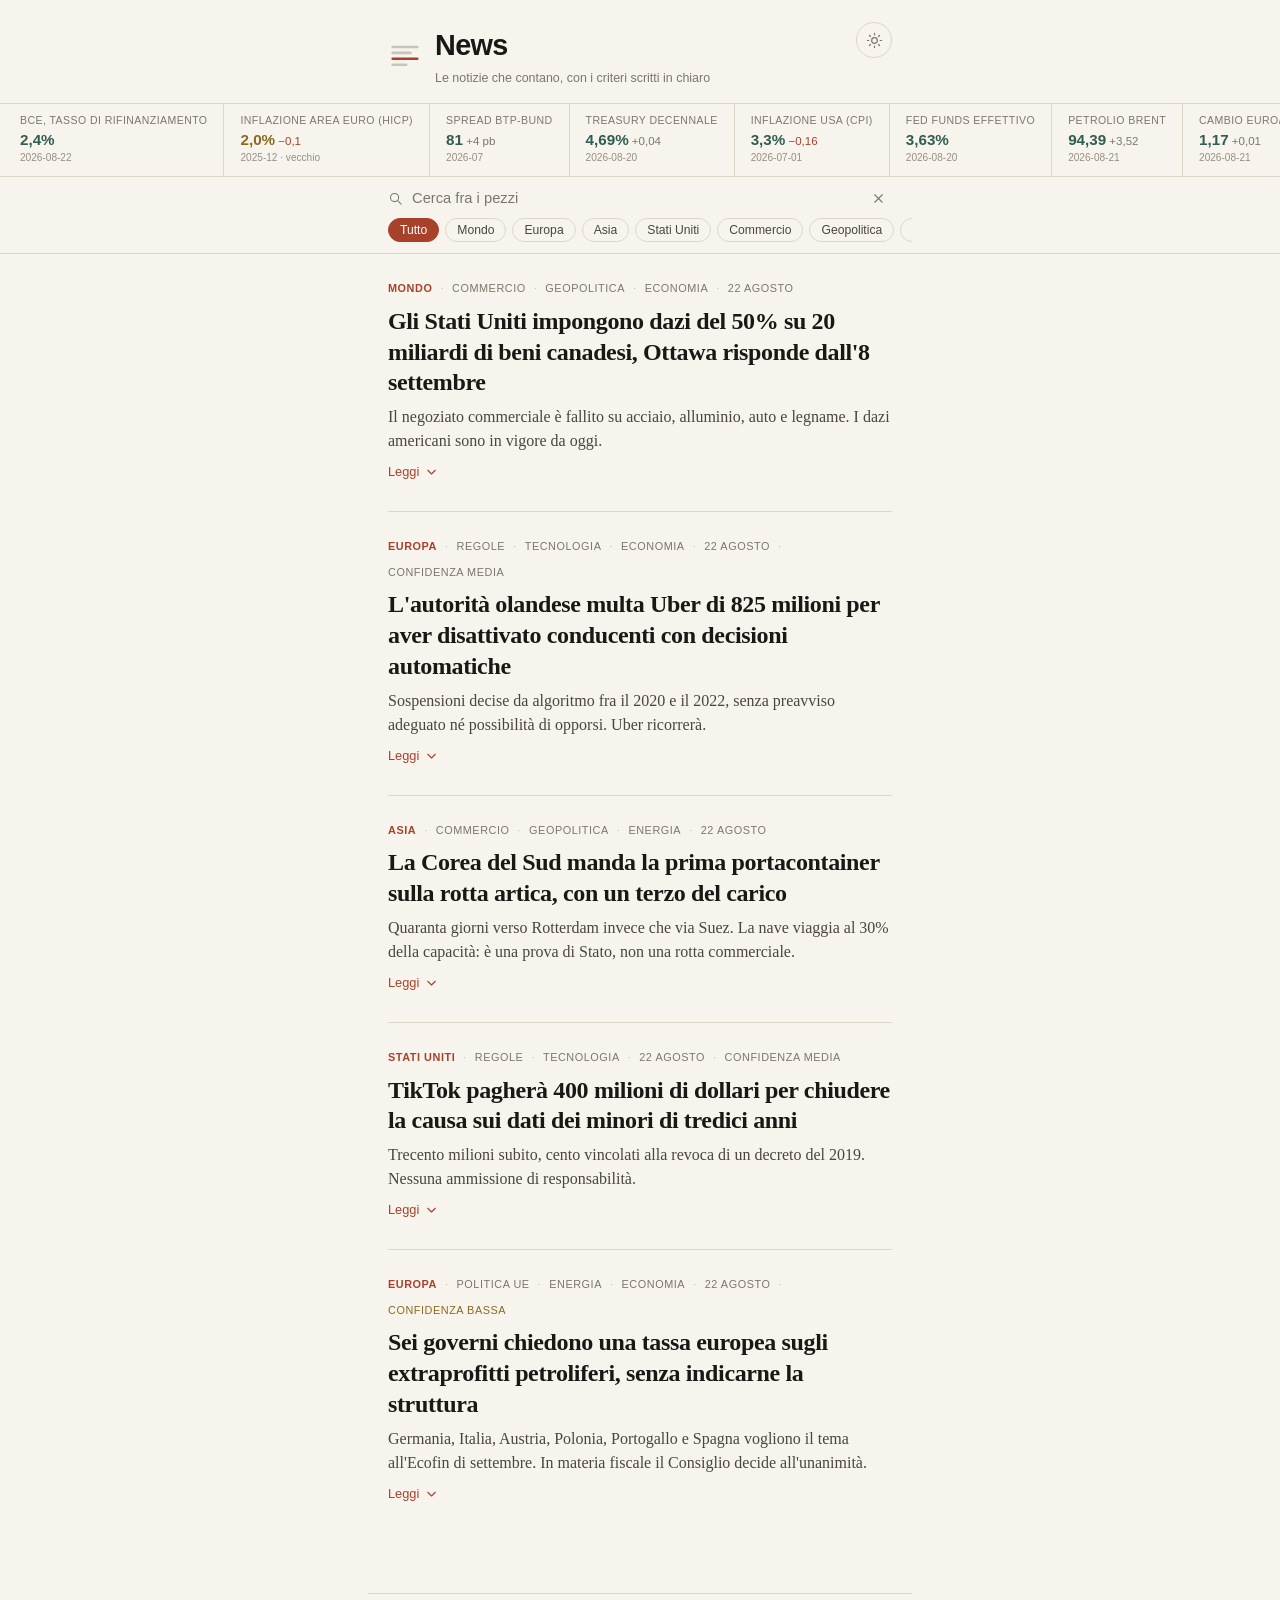
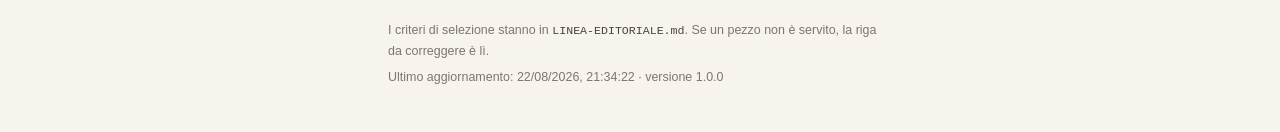
==== index.html @ ad32e7c2 "News: un quotidiano personale con i criteri scritti in chiaro Raccoglie da 44 fonti verificate, ragg" ====
<!doctype html>
<html lang="it">
<head>
<meta charset="utf-8">
<meta name="viewport" content="width=device-width, initial-scale=1, viewport-fit=cover">
<title>News</title>
<meta name="description" content="Le notizie che contano, con i criteri scritti in chiaro.">
<meta name="theme-color" content="#12120f">
<meta name="apple-mobile-web-app-capable" content="yes">
<meta name="apple-mobile-web-app-title" content="News">
<meta name="apple-mobile-web-app-status-bar-style" content="black-translucent">
<link rel="manifest" href="./manifest.webmanifest">
<link rel="apple-touch-icon" sizes="180x180" href="./icons/apple-touch-icon-180.png">
<link rel="icon" href="./icons/icon-192.png">
<link rel="stylesheet" href="./styles.css">
</head>
<body>

<!-- ============ libreria icone ============ -->
<svg width="0" height="0" style="position:absolute" aria-hidden="true"><defs>
  <symbol id="i-cerca" viewBox="0 0 24 24"><circle cx="10.5" cy="10.5" r="6.5"/><path d="M15.4 15.4 21 21"/></symbol>
  <symbol id="i-chiudi" viewBox="0 0 24 24"><path d="M6 6l12 12M18 6L6 18"/></symbol>
  <symbol id="i-su" viewBox="0 0 24 24"><path d="M6 14l6-6 6 6"/></symbol>
  <symbol id="i-giu" viewBox="0 0 24 24"><path d="M6 10l6 6 6-6"/></symbol>
  <symbol id="i-catena" viewBox="0 0 24 24"><path d="M9.5 14.5 14.5 9.5"/><path d="M12.8 7.6 14.9 5.5a3.6 3.6 0 0 1 5.1 5.1l-2.1 2.1"/><path d="M11.2 16.4 9.1 18.5a3.6 3.6 0 0 1-5.1-5.1l2.1-2.1"/></symbol>
  <symbol id="i-fonte" viewBox="0 0 24 24"><path d="M14 4h-8a2 2 0 0 0-2 2v12a2 2 0 0 0 2 2h10a2 2 0 0 0 2-2v-8z"/><path d="M14 4v6h6"/><path d="M8.5 13.5h7M8.5 16.5h4.5"/></symbol>
  <symbol id="i-dubbio" viewBox="0 0 24 24"><circle cx="12" cy="12" r="8.5"/><path d="M12 16.6v.01"/><path d="M9.7 9.6a2.4 2.4 0 0 1 4.6.8c0 1.6-2.3 2-2.3 3.4"/></symbol>
  <symbol id="i-diverge" viewBox="0 0 24 24"><path d="M5 5v3.2a4 4 0 0 0 1.6 3.2l10.8 8a4 4 0 0 1 1.6 3.2V19"/><path d="M19 5v3.2a4 4 0 0 1-1.6 3.2l-10.8 8A4 4 0 0 0 5 22.6V19"/></symbol>
  <symbol id="i-perche" viewBox="0 0 24 24"><path d="M4 18l5-6 4 3 7-9"/><path d="M15 6h5v5"/></symbol>
  <symbol id="i-tema" viewBox="0 0 24 24"><circle cx="12" cy="12" r="4"/><path d="M12 2v2M12 20v2M2 12h2M20 12h2M4.9 4.9l1.4 1.4M17.7 17.7l1.4 1.4M19.1 4.9l-1.4 1.4M6.3 17.7l-1.4 1.4"/></symbol>
</defs></svg>

<header class="testata">
  <div class="dentro">
    <div class="marchio">
      <svg class="segno" viewBox="0 0 40 40" aria-hidden="true">
        <rect class="s-off" x="4"  y="9"  width="32" height="3" rx="1.5"/>
        <rect class="s-off" x="4"  y="16" width="24" height="3" rx="1.5"/>
        <rect class="s-on"  x="4"  y="23" width="32" height="3" rx="1.5"/>
        <rect class="s-off" x="4"  y="30" width="19" height="3" rx="1.5"/>
      </svg>
      <div class="nome">
        <h1>News</h1>
        <p class="claim">Le notizie che contano, con i criteri scritti in chiaro</p>
      </div>
    </div>
    <button class="tema" id="btn-tema" type="button" title="Chiaro o scuro" aria-label="Cambia tema">
      <svg><use href="#i-tema"/></svg>
    </button>
  </div>

  <!-- i numeri veri, dalle fonti statistiche primarie -->
  <div class="macro" id="macro" hidden></div>
</header>

<nav class="filtri" id="filtri" hidden>
  <div class="cerca">
    <svg class="lente" aria-hidden="true"><use href="#i-cerca"/></svg>
    <input type="search" id="cerca" placeholder="Cerca fra i pezzi" autocomplete="off" spellcheck="false">
    <button type="button" id="pulisci" hidden aria-label="Pulisci"><svg><use href="#i-chiudi"/></svg></button>
  </div>
  <div class="pastiglie" id="pastiglie"></div>
</nav>

<main id="feed" class="feed" aria-live="polite">
  <p class="attesa">Carico…</p>
</main>

<footer class="chiusa" id="chiusa" hidden>
  <p>I criteri di selezione stanno in <code>LINEA-EDITORIALE.md</code>. Se un pezzo non è servito,
     la riga da correggere è lì.</p>
  <p class="quando" id="aggiornato"></p>
</footer>

<script src="./app.js"></script>
</body>
</html>
---- styles.css ----
/* ============================================================
   News — un foglio da leggere, non un cruscotto.
   Il testo è il contenuto: tipografia con grazie per il corpo,
   senza grazie per i comandi, e nient'altro che chieda attenzione.
   Le due sole cose colorate sono l'accento e i numeri: tutto il
   resto è inchiostro su carta.
   ============================================================ */

:root {
  /* carta */
  --carta:    #f7f4ee;
  --carta-2:  #efeae1;
  --bordo:    #ddd6c9;
  --inchiostro:   #1a1815;
  --inchiostro-2: #4a453d;
  --inchiostro-3: #7d766a;
  --accento:      #a8412a;   /* terra bruciata: si vede, non urla */
  --accento-velo: #a8412a14;
  --dato:         #2f5d50;   /* i numeri verificati hanno un colore proprio */
  --allerta:      #8a6a1f;

  --misura: 34rem;           /* la riga di lettura: oltre, l'occhio si perde */
  --pad: 20px;
  --raggio: 10px;

  --serif: 'Iowan Old Style', 'Palatino Linotype', Palatino, 'Book Antiqua', Charter, Georgia, serif;
  --sans: -apple-system, BlinkMacSystemFont, 'Segoe UI', Roboto, Helvetica, Arial, sans-serif;
  --mono: ui-monospace, SFMono-Regular, 'SF Mono', Menlo, monospace;

  color-scheme: light;
}

@media (prefers-color-scheme: dark) {
  :root:not([data-tema="chiaro"]) {
    --carta:    #12120f;
    --carta-2:  #1b1a16;
    --bordo:    #2f2d27;
    --inchiostro:   #ece7dd;
    --inchiostro-2: #b3ac9e;
    --inchiostro-3: #7d766a;
    --accento:      #e0785c;
    --accento-velo: #e0785c1a;
    --dato:         #7fb8a4;
    --allerta:      #d0a94a;
    color-scheme: dark;
  }
}
:root[data-tema="scuro"] {
  --carta:    #12120f;
  --carta-2:  #1b1a16;
  --bordo:    #2f2d27;
  --inchiostro:   #ece7dd;
  --inchiostro-2: #b3ac9e;
  --inchiostro-3: #7d766a;
  --accento:      #e0785c;
  --accento-velo: #e0785c1a;
  --dato:         #7fb8a4;
  --allerta:      #d0a94a;
  color-scheme: dark;
}

* { box-sizing: border-box; }
html { -webkit-text-size-adjust: 100%; background: var(--carta); }

body {
  margin: 0;
  background: var(--carta);
  color: var(--inchiostro);
  font-family: var(--serif);
  font-size: 17px;
  line-height: 1.62;
  -webkit-font-smoothing: antialiased;
}

svg { width: 1em; height: 1em; fill: none; stroke: currentColor; stroke-width: 1.7;
      stroke-linecap: round; stroke-linejoin: round; }

.dentro { max-width: var(--misura); margin: 0 auto; padding: 0 var(--pad); }

/* ---------------- 1. testata ---------------- */

.testata {
  border-bottom: 1px solid var(--bordo);
  padding: max(22px, env(safe-area-inset-top)) 0 0;
  background: var(--carta);
}
.testata .dentro { display: flex; align-items: flex-start; justify-content: space-between; gap: 16px; }

.marchio { display: flex; align-items: center; gap: 13px; }
.segno { width: 34px; height: 34px; stroke: none; flex: none; }
.segno .s-off { fill: var(--inchiostro-3); opacity: .38; }
.segno .s-on  { fill: var(--accento); }

.nome h1 {
  margin: 0; font-size: 1.6rem; letter-spacing: -.022em; font-weight: 600;
  font-family: var(--sans);
}
.claim {
  margin: 1px 0 0; font-size: .78rem; line-height: 1.4;
  color: var(--inchiostro-3); font-family: var(--sans);
}

.tema {
  flex: none; width: 36px; height: 36px; border-radius: 50%;
  border: 1px solid var(--bordo); background: transparent; color: var(--inchiostro-3);
  display: grid; place-items: center; cursor: pointer; font-size: 17px;
}
.tema:hover { color: var(--accento); border-color: var(--accento); }

/* ---------------- 2. la striscia dei numeri ----------------
   Numeri veri, dalle fonti statistiche primarie. Ognuno porta il
   suo periodo: un dato senza data è un dato che mente. */

.macro {
  display: flex; gap: 0; overflow-x: auto; scrollbar-width: none;
  margin-top: 16px; border-top: 1px solid var(--bordo);
  scroll-snap-type: x proximity;
}
.macro::-webkit-scrollbar { display: none; }
.macro .voce {
  flex: none; scroll-snap-align: start;
  padding: 10px 16px 12px; border-right: 1px solid var(--bordo);
  font-family: var(--sans); line-height: 1.3;
}
.macro .voce:first-child { padding-left: var(--pad); }
.macro .voce .che { display: block; font-size: .66rem; letter-spacing: .04em;
                    text-transform: uppercase; color: var(--inchiostro-3); }
.macro .voce .val { font-size: .95rem; font-weight: 600; font-variant-numeric: tabular-nums;
                    color: var(--dato); }
.macro .voce .var { font-size: .72rem; color: var(--inchiostro-3); font-variant-numeric: tabular-nums; }
.macro .voce .var.giu { color: var(--accento); }
.macro .voce .quando { display: block; font-size: .63rem; color: var(--inchiostro-3); opacity: .8; }
.macro .voce.vecchio .val { color: var(--allerta); }
.macro .voce.vecchio .quando::after { content: ' · vecchio'; }

/* ---------------- 3. filtri ---------------- */

.filtri {
  position: sticky; top: 0; z-index: 5;
  background: color-mix(in srgb, var(--carta) 90%, transparent);
  backdrop-filter: blur(12px);
  border-bottom: 1px solid var(--bordo);
  padding: 10px 0 11px;
}
.cerca {
  max-width: var(--misura); margin: 0 auto 9px; padding: 0 var(--pad);
  display: flex; align-items: center; gap: 9px;
}
.cerca .lente { font-size: 15px; color: var(--inchiostro-3); flex: none; }
.cerca input {
  flex: 1; border: 0; background: transparent; color: var(--inchiostro);
  font-family: var(--sans); font-size: .92rem; padding: 3px 0;
}
.cerca input:focus { outline: none; }
.cerca input::placeholder { color: var(--inchiostro-3); }
.cerca button { border: 0; background: transparent; color: var(--inchiostro-3);
                cursor: pointer; font-size: 15px; display: grid; place-items: center; }

.pastiglie {
  max-width: var(--misura); margin: 0 auto; padding: 0 var(--pad);
  display: flex; gap: 6px; overflow-x: auto; scrollbar-width: none;
}
.pastiglie::-webkit-scrollbar { display: none; }
.pastiglia {
  flex: none; border: 1px solid var(--bordo); background: transparent;
  color: var(--inchiostro-2); border-radius: 100px; padding: 4px 11px;
  font-family: var(--sans); font-size: .76rem; cursor: pointer; white-space: nowrap;
}
.pastiglia:hover { border-color: var(--inchiostro-3); }
.pastiglia[aria-pressed="true"] {
  background: var(--accento); border-color: var(--accento); color: #fff;
}
/* La pastiglia attiva è l'unica superficie piena della pagina: sul
   fondo d'accento il testo va chiaro in entrambi i temi. */
.pastiglia[aria-pressed="true"] { color: #fff; }

/* ---------------- 4. il feed ---------------- */

.feed { max-width: var(--misura); margin: 0 auto; padding: 0 var(--pad) 60px; }
.attesa, .vuoto {
  padding: 48px 0; text-align: center; color: var(--inchiostro-3);
  font-family: var(--sans); font-size: .9rem;
}

.pezzo { border-bottom: 1px solid var(--bordo); padding: 26px 0; }
.pezzo:last-child { border-bottom: 0; }

.riga-alta {
  display: flex; align-items: center; gap: 8px; flex-wrap: wrap;
  font-family: var(--sans); font-size: .68rem; letter-spacing: .05em;
  text-transform: uppercase; color: var(--inchiostro-3); margin-bottom: 8px;
}
.riga-alta .area { color: var(--accento); font-weight: 600; }
.riga-alta .sep { opacity: .4; }
.riga-alta .fiducia.bassa { color: var(--allerta); }

.pezzo h2 {
  margin: 0; font-size: 1.34rem; line-height: 1.28; letter-spacing: -.015em;
  font-weight: 600; cursor: pointer;
}
.pezzo h2:hover { color: var(--accento); }
.occhiello { margin: 7px 0 0; color: var(--inchiostro-2); font-size: 1rem; line-height: 1.5; }

.apri {
  margin-top: 11px; border: 0; background: transparent; padding: 0;
  color: var(--accento); font-family: var(--sans); font-size: .8rem;
  cursor: pointer; display: inline-flex; align-items: center; gap: 5px;
}
.apri svg { font-size: 15px; }

.catena {
  display: inline-flex; align-items: center; gap: 5px;
  font-family: var(--sans); font-size: .72rem; color: var(--inchiostro-3);
  background: var(--accento-velo); border-radius: 100px; padding: 2px 9px;
  text-transform: none; letter-spacing: 0;
}

/* ---------------- 5. il pezzo aperto ---------------- */

.corpo { margin-top: 18px; }
.corpo[hidden] { display: none; }

.sezione { margin-bottom: 22px; }
.sezione > h3 {
  display: flex; align-items: center; gap: 7px;
  margin: 0 0 7px; font-family: var(--sans); font-size: .7rem;
  letter-spacing: .07em; text-transform: uppercase; color: var(--inchiostro-3);
  font-weight: 600;
}
.sezione > h3 svg { font-size: 14px; color: var(--accento); }
.sezione p { margin: 0 0 .85em; }
.sezione p:last-child { margin-bottom: 0; }

.sezione.dubbio, .sezione.diverge {
  border-left: 2px solid var(--bordo); padding-left: 15px;
  color: var(--inchiostro-2); font-size: .95rem;
}

/* i numeri citati: ognuno con la sua fonte e il suo periodo */
.numeri { display: grid; gap: 8px; }
.numero {
  display: flex; align-items: baseline; gap: 10px; flex-wrap: wrap;
  font-family: var(--sans); font-size: .84rem;
  padding: 8px 12px; background: var(--carta-2); border-radius: var(--raggio);
}
.numero .val { font-weight: 700; color: var(--dato); font-variant-numeric: tabular-nums; }
.numero .che { color: var(--inchiostro); }
.numero .prov { color: var(--inchiostro-3); font-size: .78rem; margin-left: auto; }

/* le fonti, con la loro natura e se sono state lette davvero */
.fonti { display: grid; gap: 16px; }
.fonte { font-family: var(--sans); font-size: .84rem; line-height: 1.4; }
/* Sottolineatura tipografica invece del bordo: su un titolo che va
   a capo il bordo si spezza male, questa segue il testo. */
.fonte a {
  display: block; color: var(--inchiostro); text-decoration: underline;
  text-decoration-color: var(--bordo); text-underline-offset: 3px;
  text-decoration-thickness: 1px;
}
.fonte a:hover { color: var(--accento); text-decoration-color: var(--accento); }
.fonte .meta { display: flex; align-items: center; gap: 7px; flex-wrap: wrap; margin-bottom: 3px; }
.fonte .testata {
  color: var(--inchiostro-3); font-size: .68rem;
  letter-spacing: .06em; text-transform: uppercase;
}
.bollo {
  flex: none; font-size: .62rem; letter-spacing: .05em; text-transform: uppercase;
  padding: 1px 6px; border-radius: 4px; border: 1px solid var(--bordo);
  color: var(--inchiostro-3);
}
.bollo.primaria { color: var(--dato); border-color: currentColor; }
.bollo.nonletto { color: var(--allerta); border-color: currentColor; }

/* ---------------- 6. chiusura ---------------- */

.chiusa {
  max-width: var(--misura); margin: 0 auto;
  padding: 26px var(--pad) calc(40px + env(safe-area-inset-bottom));
  border-top: 1px solid var(--bordo);
  font-family: var(--sans); font-size: .78rem; color: var(--inchiostro-3);
}
.chiusa p { margin: 0 0 6px; }
.chiusa code { font-family: var(--mono); font-size: .93em; color: var(--inchiostro-2); }

@media (min-width: 620px) {
  body { font-size: 18px; }
  .nome h1 { font-size: 1.8rem; }
  .pezzo h2 { font-size: 1.5rem; }
}

@media (prefers-reduced-motion: no-preference) {
  .corpo { animation: apre .22s ease; }
  @keyframes apre { from { opacity: 0; transform: translateY(-4px); } }
}
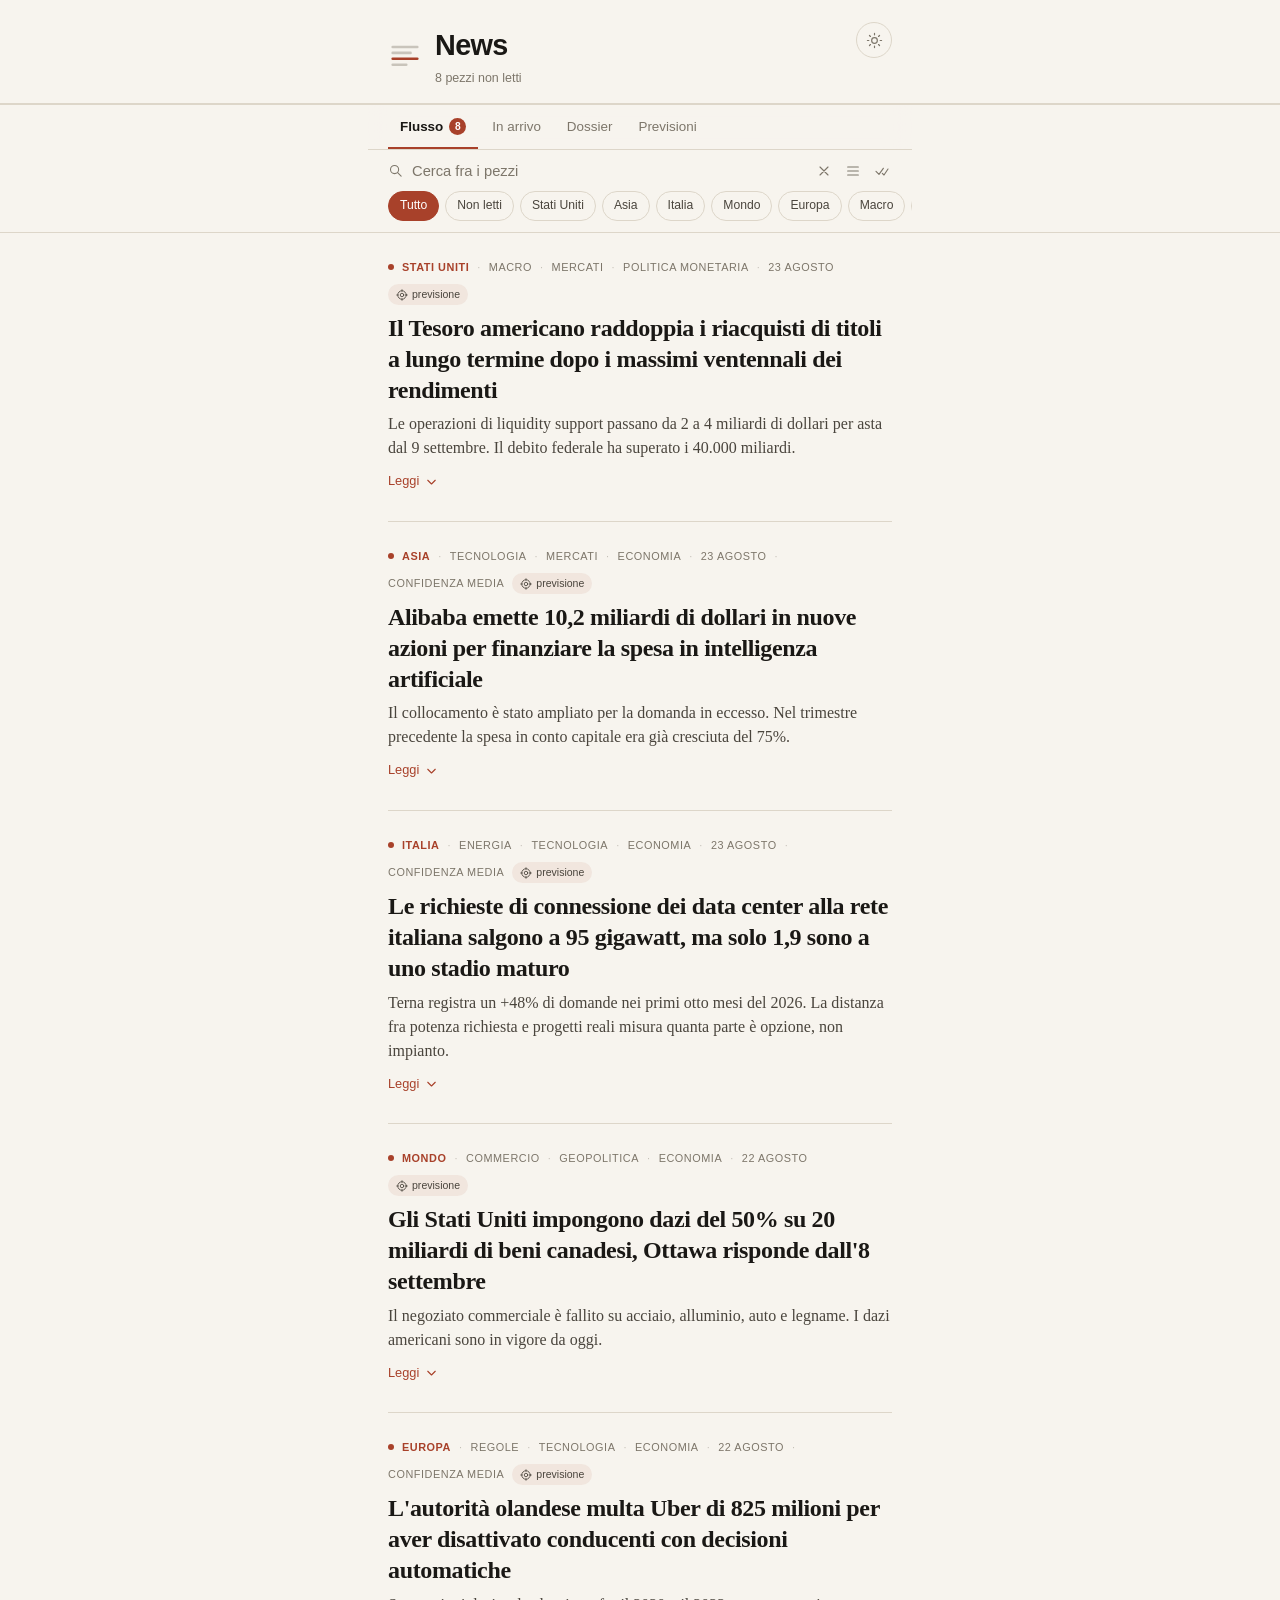
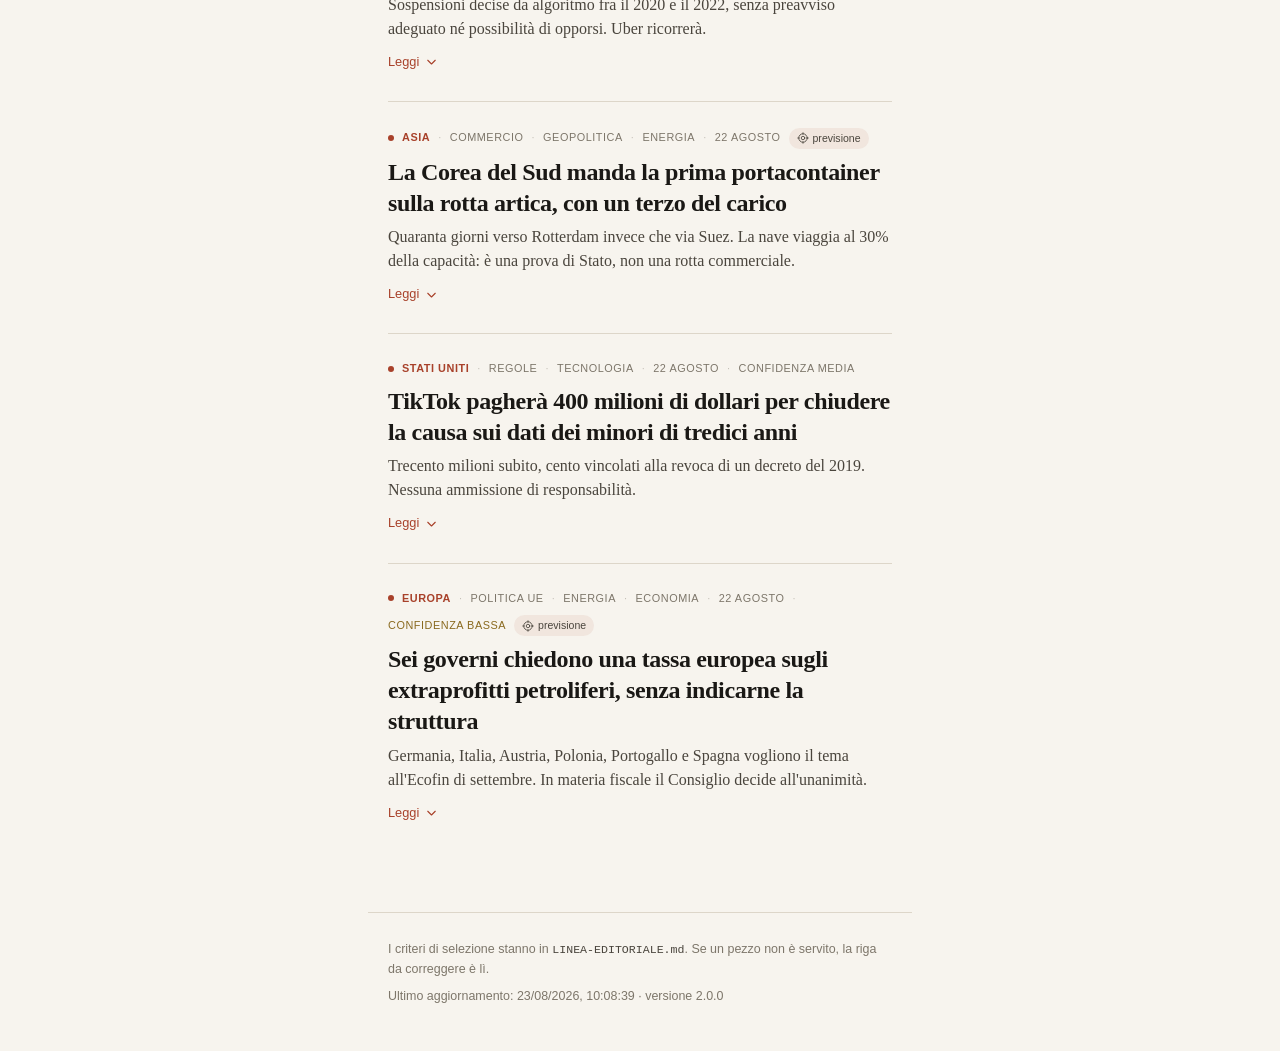
==== commit 48bfb6ea: "Tesoro USA raddoppia i riacquisti sul tratto lungo; Alibaba emette 10,2 mld per l'AI; i data center " ====
--- a/index.html
+++ b/index.html
@@ -27,7 +27,13 @@
   <symbol id="i-dubbio" viewBox="0 0 24 24"><circle cx="12" cy="12" r="8.5"/><path d="M12 16.6v.01"/><path d="M9.7 9.6a2.4 2.4 0 0 1 4.6.8c0 1.6-2.3 2-2.3 3.4"/></symbol>
   <symbol id="i-diverge" viewBox="0 0 24 24"><path d="M5 5v3.2a4 4 0 0 0 1.6 3.2l10.8 8a4 4 0 0 1 1.6 3.2V19"/><path d="M19 5v3.2a4 4 0 0 1-1.6 3.2l-10.8 8A4 4 0 0 0 5 22.6V19"/></symbol>
   <symbol id="i-perche" viewBox="0 0 24 24"><path d="M4 18l5-6 4 3 7-9"/><path d="M15 6h5v5"/></symbol>
+  <symbol id="i-cifre" viewBox="0 0 24 24"><path d="M4 19V9M9.5 19V5M15 19v-7M20.5 19v-4"/></symbol>
   <symbol id="i-tema" viewBox="0 0 24 24"><circle cx="12" cy="12" r="4"/><path d="M12 2v2M12 20v2M2 12h2M20 12h2M4.9 4.9l1.4 1.4M17.7 17.7l1.4 1.4M19.1 4.9l-1.4 1.4M6.3 17.7l-1.4 1.4"/></symbol>
+  <symbol id="i-letti" viewBox="0 0 24 24"><path d="M3 12.5l4.5 4.5L14 8"/><path d="M12.5 15.5L15 18l6-9"/></symbol>
+  <symbol id="i-calendario" viewBox="0 0 24 24"><rect x="3.5" y="5.5" width="17" height="15" rx="2.5"/><path d="M3.5 10h17M8 3.5v4M16 3.5v4"/></symbol>
+  <symbol id="i-dossier" viewBox="0 0 24 24"><path d="M3.5 7.5a2 2 0 0 1 2-2h4l2 2.5h7a2 2 0 0 1 2 2v8a2 2 0 0 1-2 2h-13a2 2 0 0 1-2-2z"/></symbol>
+  <symbol id="i-mira" viewBox="0 0 24 24"><circle cx="12" cy="12" r="8.5"/><circle cx="12" cy="12" r="3.5"/><path d="M12 1.5v3M12 19.5v3M1.5 12h3M19.5 12h3"/></symbol>
+  <symbol id="i-densita" viewBox="0 0 24 24"><path d="M4 6h16M4 12h16M4 18h16"/></symbol>
 </defs></svg>
 
 <header class="testata">
@@ -41,7 +47,7 @@
       </svg>
       <div class="nome">
         <h1>News</h1>
-        <p class="claim">Le notizie che contano, con i criteri scritti in chiaro</p>
+        <p class="claim" id="claim">Le notizie che contano, con i criteri scritti in chiaro</p>
       </div>
     </div>
     <button class="tema" id="btn-tema" type="button" title="Chiaro o scuro" aria-label="Cambia tema">
@@ -49,20 +55,31 @@
     </button>
   </div>
 
-  <!-- i numeri veri, dalle fonti statistiche primarie -->
+  <!-- i numeri veri, dalle fonti statistiche primarie. Toccarne uno
+       apre la sua storia: un numero senza storia non informa. -->
   <div class="macro" id="macro" hidden></div>
+  <div class="storia-aperta" id="storia" hidden></div>
 </header>
 
-<nav class="filtri" id="filtri" hidden>
+<nav class="sezioni" id="sezioni" hidden>
+  <button type="button" data-sez="flusso"     aria-pressed="true">Flusso<span class="pallino" id="conta-nuovi" hidden></span></button>
+  <button type="button" data-sez="arrivo"     aria-pressed="false">In arrivo</button>
+  <button type="button" data-sez="dossier"    aria-pressed="false">Dossier</button>
+  <button type="button" data-sez="previsioni" aria-pressed="false">Previsioni</button>
+</nav>
+
+<div class="filtri" id="filtri" hidden>
   <div class="cerca">
     <svg class="lente" aria-hidden="true"><use href="#i-cerca"/></svg>
     <input type="search" id="cerca" placeholder="Cerca fra i pezzi" autocomplete="off" spellcheck="false">
     <button type="button" id="pulisci" hidden aria-label="Pulisci"><svg><use href="#i-chiudi"/></svg></button>
+    <button type="button" id="densita" title="Una riga per pezzo" aria-label="Cambia densità"><svg><use href="#i-densita"/></svg></button>
+    <button type="button" id="segna-letti" title="Segna tutti come letti" aria-label="Segna tutti come letti"><svg><use href="#i-letti"/></svg></button>
   </div>
   <div class="pastiglie" id="pastiglie"></div>
-</nav>
+</div>
 
-<main id="feed" class="feed" aria-live="polite">
+<main id="palco" class="palco" aria-live="polite">
   <p class="attesa">Carico…</p>
 </main>
 
--- a/styles.css
+++ b/styles.css
@@ -2,12 +2,11 @@
    News — un foglio da leggere, non un cruscotto.
    Il testo è il contenuto: tipografia con grazie per il corpo,
    senza grazie per i comandi, e nient'altro che chieda attenzione.
-   Le due sole cose colorate sono l'accento e i numeri: tutto il
+   Le uniche cose colorate sono l'accento e i numeri: tutto il
    resto è inchiostro su carta.
    ============================================================ */
 
 :root {
-  /* carta */
   --carta:    #f7f4ee;
   --carta-2:  #efeae1;
   --bordo:    #ddd6c9;
@@ -18,8 +17,10 @@
   --accento-velo: #a8412a14;
   --dato:         #2f5d50;   /* i numeri verificati hanno un colore proprio */
   --allerta:      #8a6a1f;
-
-  --misura: 34rem;           /* la riga di lettura: oltre, l'occhio si perde */
+  --bene:         #2f5d50;
+  --male:         #a8412a;
+
+  --misura: 34rem;
   --pad: 20px;
   --raggio: 10px;
 
@@ -32,30 +33,18 @@
 
 @media (prefers-color-scheme: dark) {
   :root:not([data-tema="chiaro"]) {
-    --carta:    #12120f;
-    --carta-2:  #1b1a16;
-    --bordo:    #2f2d27;
-    --inchiostro:   #ece7dd;
-    --inchiostro-2: #b3ac9e;
-    --inchiostro-3: #7d766a;
-    --accento:      #e0785c;
-    --accento-velo: #e0785c1a;
-    --dato:         #7fb8a4;
-    --allerta:      #d0a94a;
+    --carta: #12120f; --carta-2: #1b1a16; --bordo: #2f2d27;
+    --inchiostro: #ece7dd; --inchiostro-2: #b3ac9e; --inchiostro-3: #7d766a;
+    --accento: #e0785c; --accento-velo: #e0785c1a;
+    --dato: #7fb8a4; --allerta: #d0a94a; --bene: #7fb8a4; --male: #e0785c;
     color-scheme: dark;
   }
 }
 :root[data-tema="scuro"] {
-  --carta:    #12120f;
-  --carta-2:  #1b1a16;
-  --bordo:    #2f2d27;
-  --inchiostro:   #ece7dd;
-  --inchiostro-2: #b3ac9e;
-  --inchiostro-3: #7d766a;
-  --accento:      #e0785c;
-  --accento-velo: #e0785c1a;
-  --dato:         #7fb8a4;
-  --allerta:      #d0a94a;
+  --carta: #12120f; --carta-2: #1b1a16; --bordo: #2f2d27;
+  --inchiostro: #ece7dd; --inchiostro-2: #b3ac9e; --inchiostro-3: #7d766a;
+  --accento: #e0785c; --accento-velo: #e0785c1a;
+  --dato: #7fb8a4; --allerta: #d0a94a; --bene: #7fb8a4; --male: #e0785c;
   color-scheme: dark;
 }
 
@@ -63,12 +52,8 @@
 html { -webkit-text-size-adjust: 100%; background: var(--carta); }
 
 body {
-  margin: 0;
-  background: var(--carta);
-  color: var(--inchiostro);
-  font-family: var(--serif);
-  font-size: 17px;
-  line-height: 1.62;
+  margin: 0; background: var(--carta); color: var(--inchiostro);
+  font-family: var(--serif); font-size: 17px; line-height: 1.62;
   -webkit-font-smoothing: antialiased;
 }
 
@@ -76,14 +61,11 @@
       stroke-linecap: round; stroke-linejoin: round; }
 
 .dentro { max-width: var(--misura); margin: 0 auto; padding: 0 var(--pad); }
+button { font: inherit; }
 
 /* ---------------- 1. testata ---------------- */
 
-.testata {
-  border-bottom: 1px solid var(--bordo);
-  padding: max(22px, env(safe-area-inset-top)) 0 0;
-  background: var(--carta);
-}
+.testata { border-bottom: 1px solid var(--bordo); padding: max(22px, env(safe-area-inset-top)) 0 0; background: var(--carta); }
 .testata .dentro { display: flex; align-items: flex-start; justify-content: space-between; gap: 16px; }
 
 .marchio { display: flex; align-items: center; gap: 13px; }
@@ -91,14 +73,8 @@
 .segno .s-off { fill: var(--inchiostro-3); opacity: .38; }
 .segno .s-on  { fill: var(--accento); }
 
-.nome h1 {
-  margin: 0; font-size: 1.6rem; letter-spacing: -.022em; font-weight: 600;
-  font-family: var(--sans);
-}
-.claim {
-  margin: 1px 0 0; font-size: .78rem; line-height: 1.4;
-  color: var(--inchiostro-3); font-family: var(--sans);
-}
+.nome h1 { margin: 0; font-size: 1.6rem; letter-spacing: -.022em; font-weight: 600; font-family: var(--sans); }
+.claim { margin: 1px 0 0; font-size: .78rem; line-height: 1.4; color: var(--inchiostro-3); font-family: var(--sans); }
 
 .tema {
   flex: none; width: 36px; height: 36px; border-radius: 50%;
@@ -108,58 +84,89 @@
 .tema:hover { color: var(--accento); border-color: var(--accento); }
 
 /* ---------------- 2. la striscia dei numeri ----------------
-   Numeri veri, dalle fonti statistiche primarie. Ognuno porta il
-   suo periodo: un dato senza data è un dato che mente. */
-
-.macro {
-  display: flex; gap: 0; overflow-x: auto; scrollbar-width: none;
-  margin-top: 16px; border-top: 1px solid var(--bordo);
-  scroll-snap-type: x proximity;
-}
+   Ogni voce si può interrogare: toccandola si apre la sua storia,
+   perché un numero senza il proprio passato non dice se sia alto. */
+
+.macro { display: flex; gap: 0; overflow-x: auto; scrollbar-width: none; margin-top: 16px;
+         border-top: 1px solid var(--bordo); scroll-snap-type: x proximity; }
 .macro::-webkit-scrollbar { display: none; }
+
 .macro .voce {
-  flex: none; scroll-snap-align: start;
-  padding: 10px 16px 12px; border-right: 1px solid var(--bordo);
-  font-family: var(--sans); line-height: 1.3;
+  flex: none; scroll-snap-align: start; text-align: left; cursor: pointer;
+  padding: 10px 15px 11px; border: 0; border-right: 1px solid var(--bordo);
+  background: transparent; color: inherit; font-family: var(--sans); line-height: 1.3;
 }
 .macro .voce:first-child { padding-left: var(--pad); }
-.macro .voce .che { display: block; font-size: .66rem; letter-spacing: .04em;
-                    text-transform: uppercase; color: var(--inchiostro-3); }
-.macro .voce .val { font-size: .95rem; font-weight: 600; font-variant-numeric: tabular-nums;
-                    color: var(--dato); }
+.macro .voce[aria-pressed="true"] { background: var(--accento-velo); }
+.macro .voce .che { display: block; font-size: .64rem; letter-spacing: .04em;
+                    text-transform: uppercase; color: var(--inchiostro-3); white-space: nowrap; }
+.macro .voce .riga { display: flex; align-items: baseline; gap: 2px; }
+.macro .voce .val { font-size: .95rem; font-weight: 600; font-variant-numeric: tabular-nums; color: var(--dato); }
 .macro .voce .var { font-size: .72rem; color: var(--inchiostro-3); font-variant-numeric: tabular-nums; }
 .macro .voce .var.giu { color: var(--accento); }
-.macro .voce .quando { display: block; font-size: .63rem; color: var(--inchiostro-3); opacity: .8; }
+.macro .voce .quando { display: block; font-size: .62rem; color: var(--inchiostro-3); opacity: .8; }
 .macro .voce.vecchio .val { color: var(--allerta); }
 .macro .voce.vecchio .quando::after { content: ' · vecchio'; }
 
-/* ---------------- 3. filtri ---------------- */
-
-.filtri {
-  position: sticky; top: 0; z-index: 5;
-  background: color-mix(in srgb, var(--carta) 90%, transparent);
-  backdrop-filter: blur(12px);
-  border-bottom: 1px solid var(--bordo);
-  padding: 10px 0 11px;
-}
-.cerca {
-  max-width: var(--misura); margin: 0 auto 9px; padding: 0 var(--pad);
-  display: flex; align-items: center; gap: 9px;
-}
+.micro { width: 56px; height: 18px; display: block; margin: 2px 0 1px; overflow: visible; }
+.micro-linea { fill: none; stroke: var(--dato); stroke-width: 1.2; vector-effect: non-scaling-stroke; }
+.micro-area  { fill: var(--dato); opacity: .12; stroke: none; }
+.micro-oggi  { fill: var(--dato); stroke: none; }
+.micro.grande { width: 100%; height: 54px; margin: 10px 0 4px; }
+
+.storia-aperta {
+  max-width: var(--misura); margin: 0 auto; padding: 14px var(--pad) 18px;
+  border-top: 1px solid var(--bordo); font-family: var(--sans);
+}
+.storia-aperta h3 { margin: 0 0 6px; font-size: .95rem; font-weight: 600; }
+.storia-aperta .racconto { margin: 0; font-size: .86rem; line-height: 1.5; color: var(--inchiostro-2); }
+.storia-aperta .estremi { margin: 0; font-size: .68rem; color: var(--inchiostro-3);
+                          display: flex; justify-content: space-between; }
+.storia-aperta .provenienza { margin: 10px 0 0; font-size: .72rem; color: var(--inchiostro-3); }
+.storia-aperta .vecchio-nota { color: var(--allerta); }
+
+/* ---------------- 3. sezioni ---------------- */
+
+.sezioni {
+  position: sticky; top: 0; z-index: 6;
+  display: flex; gap: 2px; overflow-x: auto; scrollbar-width: none;
+  max-width: var(--misura); margin: 0 auto; padding: 0 var(--pad);
+  background: color-mix(in srgb, var(--carta) 92%, transparent);
+  backdrop-filter: blur(12px); border-bottom: 1px solid var(--bordo);
+}
+.sezioni::-webkit-scrollbar { display: none; }
+.sezioni button {
+  flex: none; border: 0; background: transparent; cursor: pointer;
+  padding: 11px 12px 9px; font-family: var(--sans); font-size: .84rem;
+  color: var(--inchiostro-3); border-bottom: 2px solid transparent;
+  display: inline-flex; align-items: center; gap: 6px;
+}
+.sezioni button:hover { color: var(--inchiostro); }
+.sezioni button[aria-pressed="true"] { color: var(--inchiostro); border-bottom-color: var(--accento); font-weight: 600; }
+
+.pallino {
+  min-width: 17px; height: 17px; padding: 0 4px; border-radius: 9px;
+  background: var(--accento); color: #fff; font-size: .64rem; font-weight: 700;
+  display: inline-grid; place-items: center; font-variant-numeric: tabular-nums;
+}
+
+/* ---------------- 4. filtri ---------------- */
+
+.filtri { padding: 10px 0 11px; border-bottom: 1px solid var(--bordo); }
+.cerca { max-width: var(--misura); margin: 0 auto 9px; padding: 0 var(--pad);
+         display: flex; align-items: center; gap: 9px; }
 .cerca .lente { font-size: 15px; color: var(--inchiostro-3); flex: none; }
-.cerca input {
-  flex: 1; border: 0; background: transparent; color: var(--inchiostro);
-  font-family: var(--sans); font-size: .92rem; padding: 3px 0;
-}
+.cerca input { flex: 1; border: 0; background: transparent; color: var(--inchiostro);
+               font-family: var(--sans); font-size: .92rem; padding: 3px 0; min-width: 0; }
 .cerca input:focus { outline: none; }
 .cerca input::placeholder { color: var(--inchiostro-3); }
-.cerca button { border: 0; background: transparent; color: var(--inchiostro-3);
-                cursor: pointer; font-size: 15px; display: grid; place-items: center; }
-
-.pastiglie {
-  max-width: var(--misura); margin: 0 auto; padding: 0 var(--pad);
-  display: flex; gap: 6px; overflow-x: auto; scrollbar-width: none;
-}
+.cerca button { border: 0; background: transparent; color: var(--inchiostro-3); cursor: pointer;
+                font-size: 16px; display: grid; place-items: center; flex: none; padding: 2px; }
+.cerca button:hover { color: var(--accento); }
+.cerca button[aria-pressed="true"] { color: var(--accento); }
+
+.pastiglie { max-width: var(--misura); margin: 0 auto; padding: 0 var(--pad);
+             display: flex; gap: 6px; overflow-x: auto; scrollbar-width: none; }
 .pastiglie::-webkit-scrollbar { display: none; }
 .pastiglia {
   flex: none; border: 1px solid var(--bordo); background: transparent;
@@ -167,23 +174,22 @@
   font-family: var(--sans); font-size: .76rem; cursor: pointer; white-space: nowrap;
 }
 .pastiglia:hover { border-color: var(--inchiostro-3); }
-.pastiglia[aria-pressed="true"] {
-  background: var(--accento); border-color: var(--accento); color: #fff;
-}
-/* La pastiglia attiva è l'unica superficie piena della pagina: sul
-   fondo d'accento il testo va chiaro in entrambi i temi. */
-.pastiglia[aria-pressed="true"] { color: #fff; }
-
-/* ---------------- 4. il feed ---------------- */
-
-.feed { max-width: var(--misura); margin: 0 auto; padding: 0 var(--pad) 60px; }
-.attesa, .vuoto {
-  padding: 48px 0; text-align: center; color: var(--inchiostro-3);
-  font-family: var(--sans); font-size: .9rem;
-}
+.pastiglia[aria-pressed="true"] { background: var(--accento); border-color: var(--accento); color: #fff; }
+
+/* ---------------- 5. il palco ---------------- */
+
+.palco { max-width: var(--misura); margin: 0 auto; padding: 0 var(--pad) 60px; }
+.attesa, .vuoto { padding: 48px 0; text-align: center; color: var(--inchiostro-3);
+                  font-family: var(--sans); font-size: .9rem; }
 
 .pezzo { border-bottom: 1px solid var(--bordo); padding: 26px 0; }
 .pezzo:last-child { border-bottom: 0; }
+.pezzo.compatta { padding: 15px 0; }
+
+/* Il già letto si smorza invece di sparire: resta trovabile, ma
+   l'occhio va da solo su ciò che non ha ancora visto. */
+.pezzo.letto h2, .pezzo.letto .una-riga { color: var(--inchiostro-3); }
+.pezzo.letto .occhiello { opacity: .65; }
 
 .riga-alta {
   display: flex; align-items: center; gap: 8px; flex-wrap: wrap;
@@ -191,15 +197,26 @@
   text-transform: uppercase; color: var(--inchiostro-3); margin-bottom: 8px;
 }
 .riga-alta .area { color: var(--accento); font-weight: 600; }
+.riga-alta .tipo { color: var(--inchiostro-2); font-weight: 600; }
 .riga-alta .sep { opacity: .4; }
 .riga-alta .fiducia.bassa { color: var(--allerta); }
-
-.pezzo h2 {
-  margin: 0; font-size: 1.34rem; line-height: 1.28; letter-spacing: -.015em;
-  font-weight: 600; cursor: pointer;
-}
+.riga-alta .nuovo { width: 6px; height: 6px; border-radius: 50%; background: var(--accento); flex: none; }
+.riga-alta .esito { font-weight: 600; }
+
+.bollino {
+  display: inline-flex; align-items: center; gap: 4px;
+  font-size: .66rem; text-transform: none; letter-spacing: 0;
+  background: var(--accento-velo); color: var(--inchiostro-2);
+  border-radius: 100px; padding: 2px 8px;
+}
+.bollino svg { font-size: 12px; }
+
+.pezzo h2 { margin: 0; font-size: 1.34rem; line-height: 1.28; letter-spacing: -.015em; font-weight: 600; cursor: pointer; }
 .pezzo h2:hover { color: var(--accento); }
+.una-riga { margin: 0; font-size: 1.02rem; line-height: 1.42; cursor: pointer; }
+.una-riga:hover { color: var(--accento); }
 .occhiello { margin: 7px 0 0; color: var(--inchiostro-2); font-size: 1rem; line-height: 1.5; }
+.titolo-interno { margin: 0 0 6px !important; cursor: default !important; }
 
 .apri {
   margin-top: 11px; border: 0; background: transparent; padding: 0;
@@ -208,77 +225,132 @@
 }
 .apri svg { font-size: 15px; }
 
-.catena {
-  display: inline-flex; align-items: center; gap: 5px;
-  font-family: var(--sans); font-size: .72rem; color: var(--inchiostro-3);
-  background: var(--accento-velo); border-radius: 100px; padding: 2px 9px;
-  text-transform: none; letter-spacing: 0;
-}
-
-/* ---------------- 5. il pezzo aperto ---------------- */
+/* ---------------- 6. il pezzo aperto ---------------- */
 
 .corpo { margin-top: 18px; }
-.corpo[hidden] { display: none; }
-
 .sezione { margin-bottom: 22px; }
 .sezione > h3 {
-  display: flex; align-items: center; gap: 7px;
-  margin: 0 0 7px; font-family: var(--sans); font-size: .7rem;
-  letter-spacing: .07em; text-transform: uppercase; color: var(--inchiostro-3);
-  font-weight: 600;
+  display: flex; align-items: center; gap: 7px; margin: 0 0 7px;
+  font-family: var(--sans); font-size: .7rem; letter-spacing: .07em;
+  text-transform: uppercase; color: var(--inchiostro-3); font-weight: 600;
 }
 .sezione > h3 svg { font-size: 14px; color: var(--accento); }
 .sezione p { margin: 0 0 .85em; }
 .sezione p:last-child { margin-bottom: 0; }
-
-.sezione.dubbio, .sezione.diverge {
-  border-left: 2px solid var(--bordo); padding-left: 15px;
-  color: var(--inchiostro-2); font-size: .95rem;
-}
-
-/* i numeri citati: ognuno con la sua fonte e il suo periodo */
+.sezione.dubbio, .sezione.diverge { border-left: 2px solid var(--bordo); padding-left: 15px;
+                                    color: var(--inchiostro-2); font-size: .95rem; }
+
 .numeri { display: grid; gap: 8px; }
-.numero {
-  display: flex; align-items: baseline; gap: 10px; flex-wrap: wrap;
-  font-family: var(--sans); font-size: .84rem;
-  padding: 8px 12px; background: var(--carta-2); border-radius: var(--raggio);
-}
+.numero { display: flex; align-items: baseline; gap: 10px; flex-wrap: wrap;
+          font-family: var(--sans); font-size: .84rem;
+          padding: 9px 12px; background: var(--carta-2); border-radius: var(--raggio); }
 .numero .val { font-weight: 700; color: var(--dato); font-variant-numeric: tabular-nums; }
 .numero .che { color: var(--inchiostro); }
-.numero .prov { color: var(--inchiostro-3); font-size: .78rem; margin-left: auto; }
-
-/* le fonti, con la loro natura e se sono state lette davvero */
+.numero .prov { color: var(--inchiostro-3); font-size: .76rem; margin-left: auto; }
+.numero .contesto { flex-basis: 100%; color: var(--inchiostro-2); font-size: .76rem; }
+.numero .micro { position: absolute; right: 12px; }
+.numero { position: relative; }
+
 .fonti { display: grid; gap: 16px; }
 .fonte { font-family: var(--sans); font-size: .84rem; line-height: 1.4; }
-/* Sottolineatura tipografica invece del bordo: su un titolo che va
-   a capo il bordo si spezza male, questa segue il testo. */
-.fonte a {
-  display: block; color: var(--inchiostro); text-decoration: underline;
-  text-decoration-color: var(--bordo); text-underline-offset: 3px;
-  text-decoration-thickness: 1px;
-}
+.fonte a { display: block; color: var(--inchiostro); text-decoration: underline;
+           text-decoration-color: var(--bordo); text-underline-offset: 3px; text-decoration-thickness: 1px; }
 .fonte a:hover { color: var(--accento); text-decoration-color: var(--accento); }
 .fonte .meta { display: flex; align-items: center; gap: 7px; flex-wrap: wrap; margin-bottom: 3px; }
-.fonte .testata {
-  color: var(--inchiostro-3); font-size: .68rem;
-  letter-spacing: .06em; text-transform: uppercase;
-}
-.bollo {
-  flex: none; font-size: .62rem; letter-spacing: .05em; text-transform: uppercase;
-  padding: 1px 6px; border-radius: 4px; border: 1px solid var(--bordo);
-  color: var(--inchiostro-3);
-}
+.fonte .testata { color: var(--inchiostro-3); font-size: .68rem; letter-spacing: .06em; text-transform: uppercase; }
+.bollo { flex: none; font-size: .62rem; letter-spacing: .05em; text-transform: uppercase;
+         padding: 1px 6px; border-radius: 4px; border: 1px solid var(--bordo); color: var(--inchiostro-3); }
 .bollo.primaria { color: var(--dato); border-color: currentColor; }
 .bollo.nonletto { color: var(--allerta); border-color: currentColor; }
 
-/* ---------------- 6. chiusura ---------------- */
-
-.chiusa {
-  max-width: var(--misura); margin: 0 auto;
-  padding: 26px var(--pad) calc(40px + env(safe-area-inset-bottom));
-  border-top: 1px solid var(--bordo);
-  font-family: var(--sans); font-size: .78rem; color: var(--inchiostro-3);
-}
+.coda { display: flex; flex-wrap: wrap; gap: 8px; margin-top: 4px; }
+.rimando {
+  display: inline-flex; align-items: center; gap: 6px; cursor: pointer;
+  border: 1px solid var(--bordo); background: transparent; color: var(--inchiostro-2);
+  border-radius: 100px; padding: 5px 12px; font-family: var(--sans); font-size: .78rem;
+}
+button.rimando:hover { border-color: var(--accento); color: var(--accento); }
+
+/* ---------------- 7. la previsione ----------------
+   Un pezzo che afferma un meccanismo si prende un rischio, e il
+   rischio si scrive per esteso: con una data e un modo di sbagliare. */
+
+.previsione { border-left: 2px solid var(--accento); padding: 2px 0 2px 15px; }
+.previsione .afferma { font-size: 1rem; line-height: 1.5; margin: 0 0 6px; }
+.previsione .meta { display: flex; gap: 10px; font-family: var(--sans); font-size: .72rem;
+                    text-transform: uppercase; letter-spacing: .05em; color: var(--inchiostro-3); margin: 0 0 4px; }
+.previsione .meta .esito { font-weight: 700; }
+.previsione .verifica, .previsione .nota { font-family: var(--sans); font-size: .78rem;
+                                           color: var(--inchiostro-3); margin: 0; }
+.previsione.esito-giusta    { border-left-color: var(--bene); }
+.previsione.esito-giusta    .meta .esito { color: var(--bene); }
+.previsione.esito-sbagliata { border-left-color: var(--male); }
+.previsione.esito-sbagliata .meta .esito { color: var(--male); }
+.previsione.esito-non_verificabile { border-left-color: var(--bordo); }
+
+.palco > .previsione { border-bottom: 1px solid var(--bordo); border-left-width: 2px;
+                       padding: 18px 0 20px 15px; }
+.palco > .previsione .vai { margin-top: 8px; }
+
+.tabellone { display: flex; gap: 0; border: 1px solid var(--bordo); border-radius: var(--raggio);
+             overflow: hidden; margin: 22px 0 8px; }
+.tabellone .punto { flex: 1; padding: 14px 8px; text-align: center; border-right: 1px solid var(--bordo);
+                    font-family: var(--sans); }
+.tabellone .punto:last-child { border-right: 0; }
+.tabellone .n { display: block; font-size: 1.5rem; font-weight: 700; font-variant-numeric: tabular-nums; }
+.tabellone .che { font-size: .66rem; text-transform: uppercase; letter-spacing: .05em; color: var(--inchiostro-3); }
+.tabellone .bene .n { color: var(--bene); }
+.tabellone .male .n { color: var(--male); }
+.nota-tabellone { font-family: var(--sans); font-size: .78rem; color: var(--inchiostro-3); margin: 0 0 18px; }
+
+.vai { border: 0; background: transparent; padding: 0; cursor: pointer; text-align: left;
+       color: var(--accento); font-family: var(--sans); font-size: .78rem; }
+
+/* ---------------- 8. in arrivo ---------------- */
+
+.evento { display: flex; gap: 16px; padding: 20px 0; border-bottom: 1px solid var(--bordo); }
+.evento .data { flex: none; width: 5.4rem; font-family: var(--sans); }
+.evento .giorno { display: block; font-size: .92rem; font-weight: 600; }
+.evento .fra { display: block; font-size: .7rem; color: var(--inchiostro-3); }
+.evento .dettaglio { flex: 1; min-width: 0; }
+.evento h2 { margin: 0; font-size: 1.1rem; line-height: 1.32; font-weight: 600; cursor: default; }
+.evento .atteso { margin: 6px 0 0; font-family: var(--sans); font-size: .78rem; color: var(--inchiostro-2); }
+.fonte-link { display: inline-block; margin-top: 8px; font-family: var(--sans); font-size: .74rem;
+              color: var(--inchiostro-3); text-decoration: underline; text-underline-offset: 3px; }
+.fonte-link:hover { color: var(--accento); }
+
+.avvertenza { margin-top: 26px; padding: 15px 16px; background: var(--carta-2); border-radius: var(--raggio);
+              font-family: var(--sans); font-size: .8rem; color: var(--inchiostro-2); }
+.avvertenza h3 { margin: 0 0 7px; font-size: .7rem; text-transform: uppercase; letter-spacing: .06em;
+                 color: var(--inchiostro-3); }
+.avvertenza p { margin: 0 0 6px; }
+.avvertenza p:last-child { margin: 0; }
+
+/* ---------------- 9. dossier ---------------- */
+
+.dossier { padding: 24px 0 28px; border-bottom: 1px solid var(--bordo); }
+.dossier h2 { margin: 0 0 16px; font-size: 1.42rem; line-height: 1.26; font-weight: 600; }
+
+.cronologia { list-style: none; margin: 0; padding: 0; }
+.cronologia li { display: flex; gap: 12px; align-items: baseline; padding: 7px 0 7px 14px;
+                 border-left: 2px solid var(--bordo); position: relative; }
+.cronologia li::before { content: ''; position: absolute; left: -4px; top: 15px;
+                         width: 6px; height: 6px; border-radius: 50%; background: var(--bordo); }
+.cronologia li:last-child::before { background: var(--accento); }
+.cronologia .quando { flex: none; font-family: var(--sans); font-size: .72rem; color: var(--inchiostro-3);
+                      font-variant-numeric: tabular-nums; width: 5.2rem; }
+.cronologia .cosa { flex: 1; font-size: .94rem; line-height: 1.45; }
+
+.guardare { margin: 0; padding-left: 18px; }
+.guardare li { margin-bottom: 7px; font-size: .95rem; line-height: 1.5; }
+.guardare li:last-child { margin-bottom: 0; }
+
+/* ---------------- 10. chiusura ---------------- */
+
+.chiusa { max-width: var(--misura); margin: 0 auto;
+          padding: 26px var(--pad) calc(40px + env(safe-area-inset-bottom));
+          border-top: 1px solid var(--bordo);
+          font-family: var(--sans); font-size: .78rem; color: var(--inchiostro-3); }
 .chiusa p { margin: 0 0 6px; }
 .chiusa code { font-family: var(--mono); font-size: .93em; color: var(--inchiostro-2); }
 
@@ -289,6 +361,6 @@
 }
 
 @media (prefers-reduced-motion: no-preference) {
-  .corpo { animation: apre .22s ease; }
+  .corpo, .storia-aperta { animation: apre .22s ease; }
   @keyframes apre { from { opacity: 0; transform: translateY(-4px); } }
 }
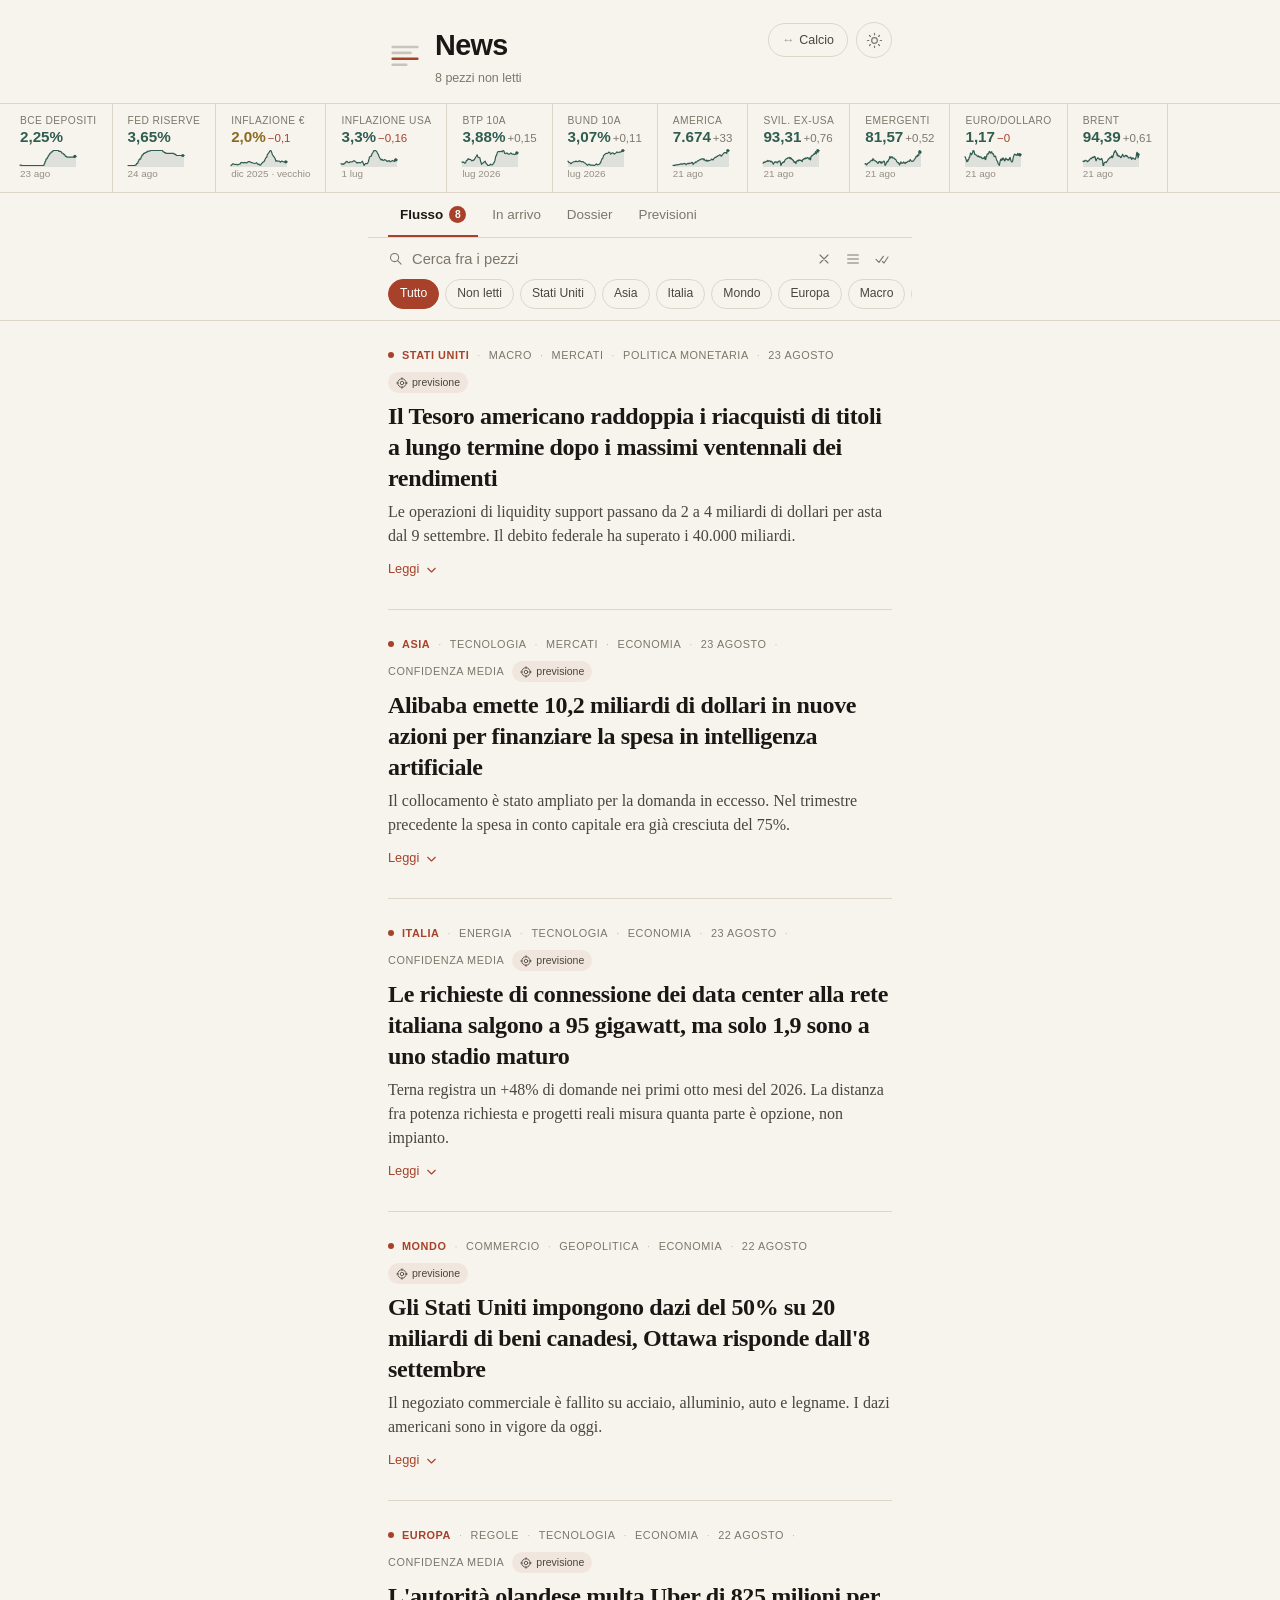
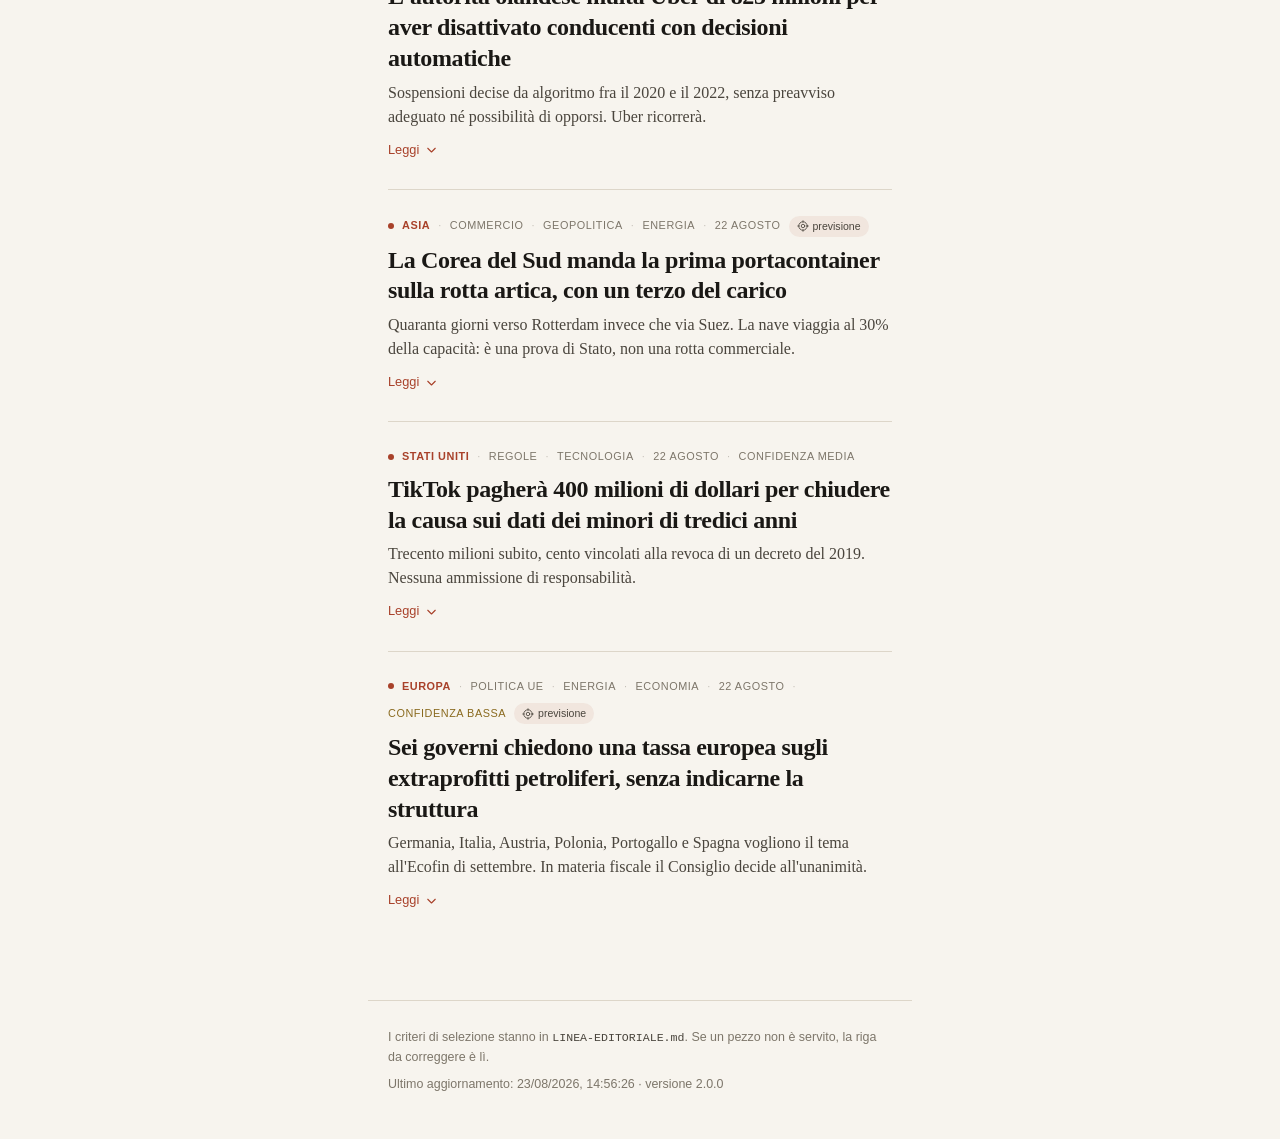
==== commit e6ed41bd: "Calcio: la seconda faccia, con la certezza dichiarata Il calcio non poteva stare nel giornale delle " ====
--- a/index.html
+++ b/index.html
@@ -34,6 +34,7 @@
   <symbol id="i-dossier" viewBox="0 0 24 24"><path d="M3.5 7.5a2 2 0 0 1 2-2h4l2 2.5h7a2 2 0 0 1 2 2v8a2 2 0 0 1-2 2h-13a2 2 0 0 1-2-2z"/></symbol>
   <symbol id="i-mira" viewBox="0 0 24 24"><circle cx="12" cy="12" r="8.5"/><circle cx="12" cy="12" r="3.5"/><path d="M12 1.5v3M12 19.5v3M1.5 12h3M19.5 12h3"/></symbol>
   <symbol id="i-densita" viewBox="0 0 24 24"><path d="M4 6h16M4 12h16M4 18h16"/></symbol>
+  <symbol id="i-pallone" viewBox="0 0 24 24"><circle cx="12" cy="12" r="8.6"/><path d="M12 6.4l3.4 2.5-1.3 4h-4.2l-1.3-4z"/><path d="M12 3.4v3M5.1 9.6l3.3 2.4M18.9 9.6l-3.3 2.4M8.4 20.2l1.5-3.3M15.6 20.2l-1.5-3.3"/></symbol>
 </defs></svg>
 
 <header class="testata">
@@ -46,13 +47,17 @@
         <rect class="s-off" x="4"  y="30" width="19" height="3" rx="1.5"/>
       </svg>
       <div class="nome">
-        <h1>News</h1>
+        <h1 id="nome-testata">News</h1>
         <p class="claim" id="claim">Le notizie che contano, con i criteri scritti in chiaro</p>
       </div>
     </div>
-    <button class="tema" id="btn-tema" type="button" title="Chiaro o scuro" aria-label="Cambia tema">
-      <svg><use href="#i-tema"/></svg>
-    </button>
+    <div class="comandi">
+      <!-- L'altra faccia dell'app: due giornali, una macchina. -->
+      <button class="faccia" id="altra-faccia" type="button">Calcio</button>
+      <button class="tema" id="btn-tema" type="button" title="Chiaro o scuro" aria-label="Cambia tema">
+        <svg><use href="#i-tema"/></svg>
+      </button>
+    </div>
   </div>
 
   <!-- i numeri veri, dalle fonti statistiche primarie. Toccarne uno
@@ -61,12 +66,8 @@
   <div class="storia-aperta" id="storia" hidden></div>
 </header>
 
-<nav class="sezioni" id="sezioni" hidden>
-  <button type="button" data-sez="flusso"     aria-pressed="true">Flusso<span class="pallino" id="conta-nuovi" hidden></span></button>
-  <button type="button" data-sez="arrivo"     aria-pressed="false">In arrivo</button>
-  <button type="button" data-sez="dossier"    aria-pressed="false">Dossier</button>
-  <button type="button" data-sez="previsioni" aria-pressed="false">Previsioni</button>
-</nav>
+<!-- Le schede le costruisce app.js: cambiano con la faccia. -->
+<nav class="sezioni" id="sezioni" hidden></nav>
 
 <div class="filtri" id="filtri" hidden>
   <div class="cerca">
@@ -84,8 +85,8 @@
 </main>
 
 <footer class="chiusa" id="chiusa" hidden>
-  <p>I criteri di selezione stanno in <code>LINEA-EDITORIALE.md</code>. Se un pezzo non è servito,
-     la riga da correggere è lì.</p>
+  <p>I criteri di selezione stanno in <code id="quale-linea">LINEA-EDITORIALE.md</code>. Se un pezzo
+     non è servito, la riga da correggere è lì.</p>
   <p class="quando" id="aggiornato"></p>
 </footer>
 
--- a/styles.css
+++ b/styles.css
@@ -144,6 +144,9 @@
 .sezioni button:hover { color: var(--inchiostro); }
 .sezioni button[aria-pressed="true"] { color: var(--inchiostro); border-bottom-color: var(--accento); font-weight: 600; }
 
+/* `display` scavalca l'attributo hidden: senza questa riga il pallino
+   mostra «0» invece di sparire. */
+.pallino[hidden] { display: none; }
 .pallino {
   min-width: 17px; height: 17px; padding: 0 4px; border-radius: 9px;
   background: var(--accento); color: #fff; font-size: .64rem; font-weight: 700;
@@ -364,3 +367,116 @@
   .corpo, .storia-aperta { animation: apre .22s ease; }
   @keyframes apre { from { opacity: 0; transform: translateY(-4px); } }
 }
+
+/* ============================================================
+   11. La seconda faccia — Calcio
+   Le notizie restano terra bruciata, il calcio prende il verde
+   del campo: si deve capire dove si è prima di leggere una parola.
+   ============================================================ */
+
+:root[data-faccia="calcio"] {
+  --accento:      #2d6a4f;
+  --accento-velo: #2d6a4f14;
+  --dato:         #2d6a4f;
+}
+@media (prefers-color-scheme: dark) {
+  :root[data-faccia="calcio"]:not([data-tema="chiaro"]) {
+    --accento: #74c69d; --accento-velo: #74c69d1a; --dato: #74c69d;
+  }
+}
+:root[data-faccia="calcio"][data-tema="scuro"] {
+  --accento: #74c69d; --accento-velo: #74c69d1a; --dato: #74c69d;
+}
+
+:root[data-faccia="calcio"] .segno .s-on { fill: var(--accento); }
+
+.comandi { display: flex; align-items: center; gap: 8px; flex: none; }
+.faccia {
+  border: 1px solid var(--bordo); background: transparent; color: var(--inchiostro-2);
+  border-radius: 100px; padding: 6px 13px; cursor: pointer;
+  font-family: var(--sans); font-size: .78rem; white-space: nowrap;
+}
+.faccia:hover { border-color: var(--accento); color: var(--accento); }
+.faccia::before { content: '↔'; margin-right: 5px; opacity: .5; }
+
+/* ---------------- la striscia del campo ---------------- */
+
+.macro .voce.mia { background: var(--accento-velo); }
+.macro .voce.mia .val { color: var(--accento); font-weight: 700; }
+.macro .voce.partita .val { font-size: .88rem; white-space: nowrap; }
+.macro .voce .val { font-size: .95rem; font-weight: 600; font-variant-numeric: tabular-nums; color: var(--dato); }
+
+/* ---------------- la classifica ---------------- */
+
+.classifica {
+  width: 100%; border-collapse: collapse; margin: 14px 0 4px;
+  font-family: var(--sans); font-size: .84rem; font-variant-numeric: tabular-nums;
+}
+.classifica th {
+  text-align: right; font-weight: 600; font-size: .64rem; letter-spacing: .05em;
+  text-transform: uppercase; color: var(--inchiostro-3);
+  padding: 0 0 6px; border-bottom: 1px solid var(--bordo);
+}
+.classifica th.pos, .classifica th.sq { text-align: left; }
+.classifica td { padding: 7px 0; border-bottom: 1px solid var(--bordo); text-align: right; }
+.classifica td.pos { text-align: left; color: var(--inchiostro-3); width: 2.1rem; }
+.classifica td.sq  { text-align: left; width: auto; }
+.classifica td.pt  { font-weight: 700; color: var(--dato); }
+.classifica th.n, .classifica td.n { width: 2.1rem; }
+.classifica tr.mia td { background: var(--accento-velo); font-weight: 600; }
+.classifica tr.mia td.sq { color: var(--accento); }
+
+.risultati { display: grid; gap: 6px; }
+.risultato {
+  display: grid; grid-template-columns: 1fr auto 1fr; align-items: baseline; gap: 12px;
+  font-family: var(--sans); font-size: .88rem;
+  padding: 8px 12px; background: var(--carta-2); border-radius: var(--raggio);
+}
+.risultato .casa   { text-align: right; }
+.risultato .ospite { text-align: left; }
+.risultato .punteggio { font-weight: 700; color: var(--dato); font-variant-numeric: tabular-nums; }
+
+.rosa h4 { margin: 14px 0 5px; font-family: var(--sans); font-size: .74rem;
+           text-transform: uppercase; letter-spacing: .05em; color: var(--inchiostro-3); }
+.rosa p { margin: 0; font-family: var(--sans); font-size: .86rem; }
+.movimenti { margin: 0; padding-left: 17px; font-family: var(--sans); font-size: .84rem; }
+.movimenti li { margin-bottom: 3px; }
+.provenienza-campo { margin: 18px 0 0; font-family: var(--sans); font-size: .74rem;
+                     color: var(--inchiostro-3); line-height: 1.5; }
+
+/* ---------------- le partite in arrivo ---------------- */
+
+.giorno-partite {
+  margin: 22px 0 4px; font-family: var(--sans); font-size: .72rem;
+  text-transform: uppercase; letter-spacing: .06em; color: var(--inchiostro-3);
+}
+.palco > .partita {
+  display: flex; align-items: baseline; gap: 14px;
+  padding: 12px 0; border-bottom: 1px solid var(--bordo);
+}
+.palco > .partita.nostra { background: var(--accento-velo); margin: 0 calc(var(--pad) * -1);
+                           padding-left: var(--pad); padding-right: var(--pad); }
+.partita .ora { flex: none; width: 3.2rem; font-family: var(--sans); font-size: .82rem;
+                color: var(--inchiostro-3); font-variant-numeric: tabular-nums; }
+.partita .sfida { flex: 1; font-size: 1.02rem; }
+.partita .contro { color: var(--inchiostro-3); margin: 0 6px; }
+.partita.nostra .sfida { font-weight: 600; }
+.partita .dove { flex: none; font-family: var(--sans); font-size: .7rem; color: var(--inchiostro-3); }
+
+/* ---------------- la certezza ----------------
+   Una voce di mercato e un risultato non valgono lo stesso, e si
+   deve vedere prima di aprire il pezzo. */
+
+.riga-alta .certezza { font-weight: 600; }
+.riga-alta .certezza.trattativa { color: var(--allerta); }
+.riga-alta .certezza.voce       { color: var(--allerta); opacity: .95; }
+.riga-alta .certezza.ufficiale  { color: var(--dato); }
+
+.pezzo:has(.certezza.voce) h2,
+.pezzo:has(.certezza.voce) .una-riga { color: var(--inchiostro-2); }
+
+.avviso-certezza {
+  margin: 0 0 14px; padding: 9px 13px; border-radius: var(--raggio);
+  background: var(--carta-2); border-left: 2px solid var(--allerta);
+  font-family: var(--sans); font-size: .8rem; color: var(--inchiostro-2);
+}
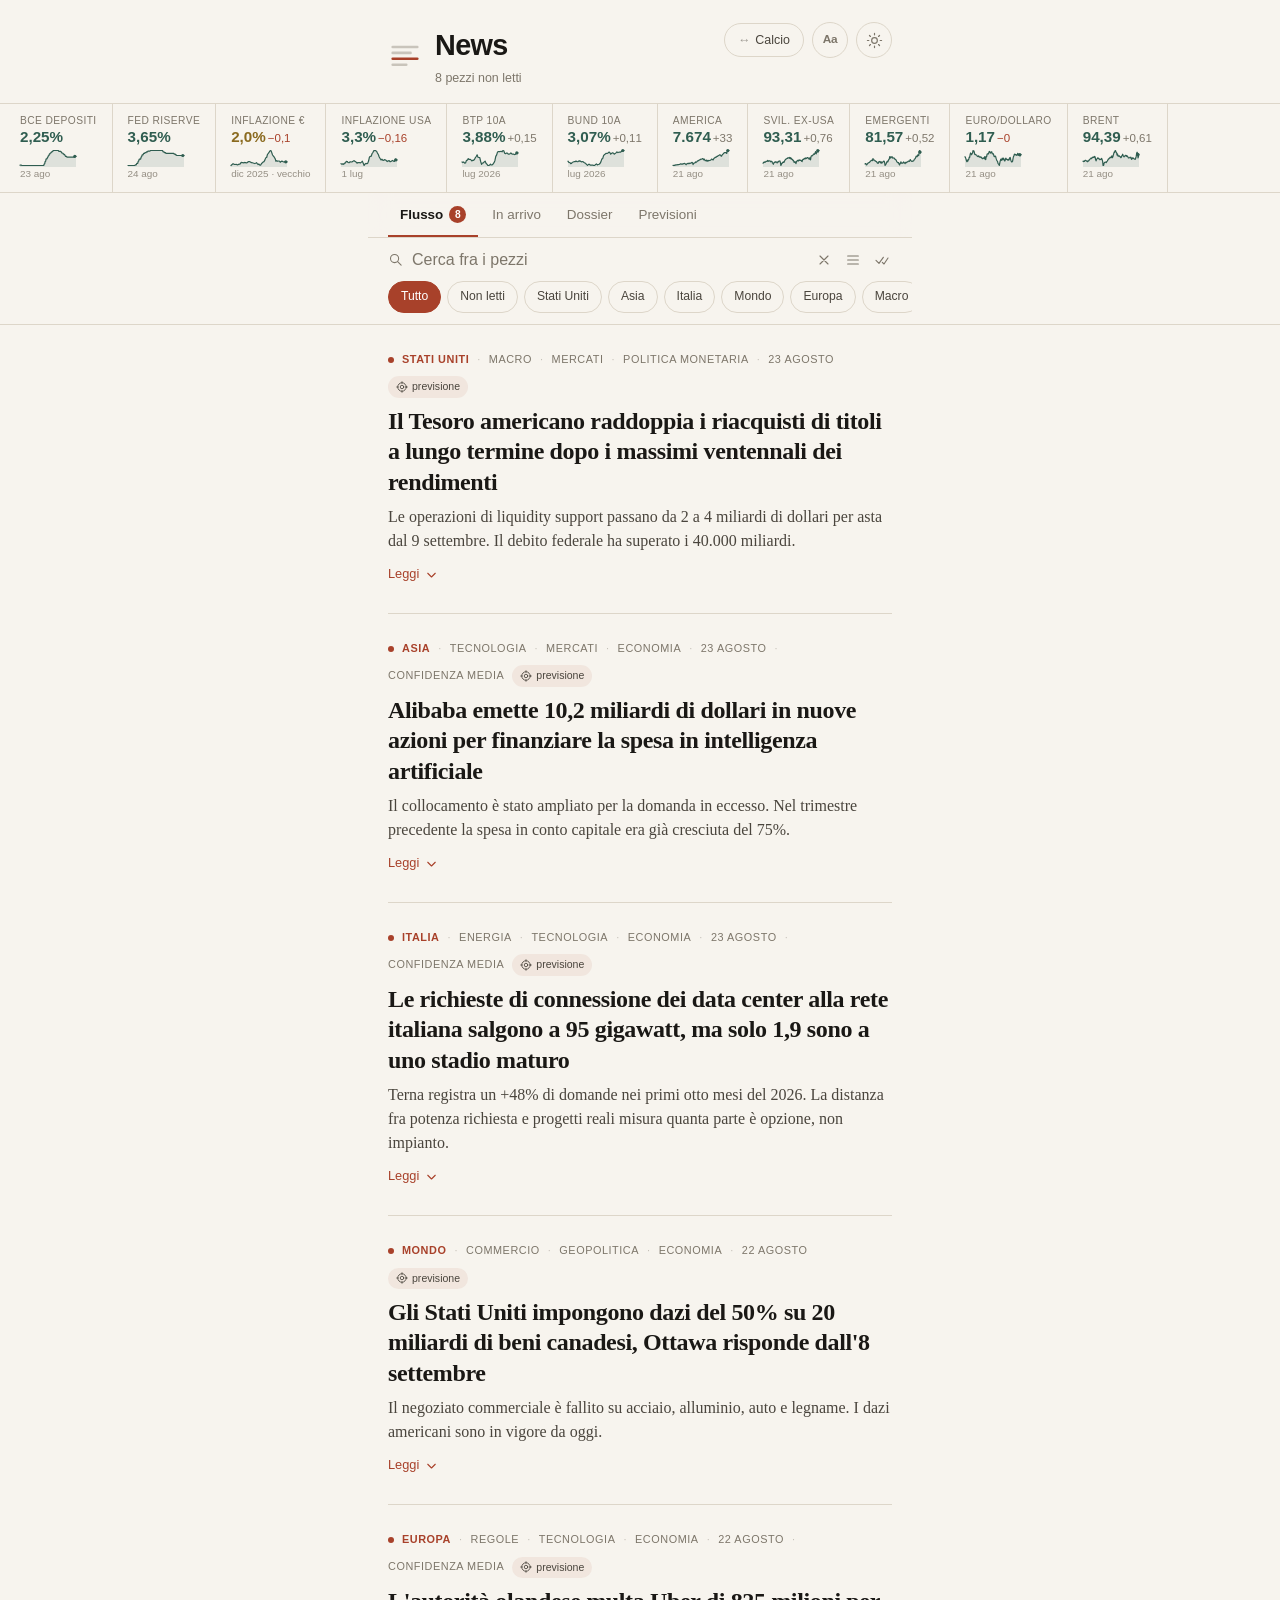
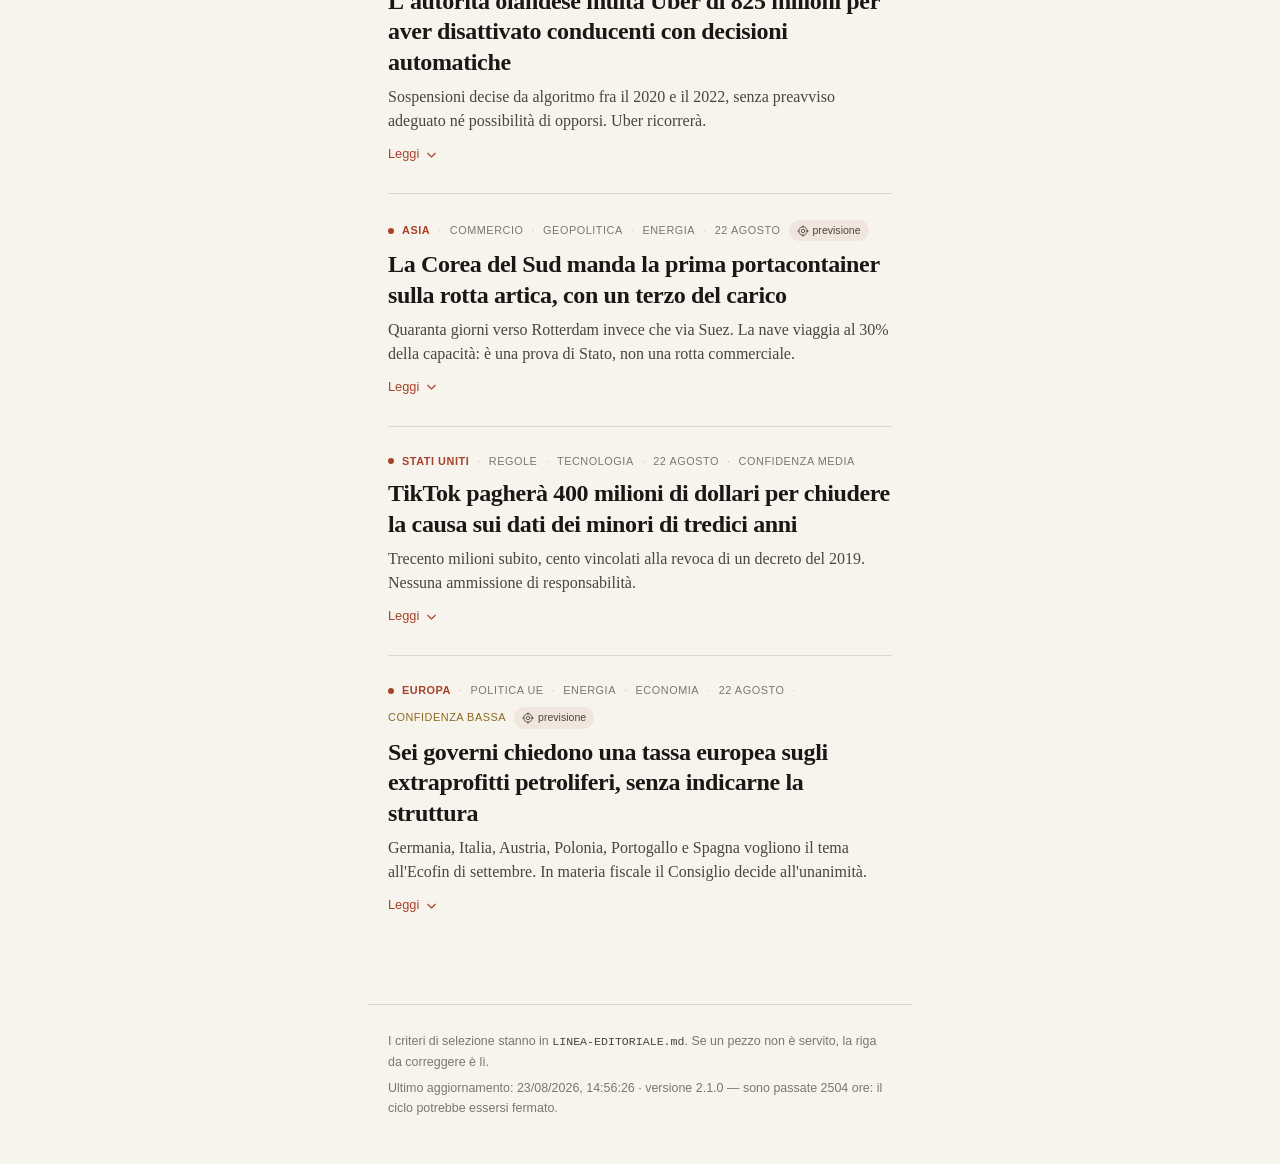
==== commit 8b1ad966: "L'app diventa un'app: indirizzi, partite che si aprono, niente zoom per sbaglio Ogni cosa che si apr" ====
--- a/index.html
+++ b/index.html
@@ -5,8 +5,13 @@
 <meta name="viewport" content="width=device-width, initial-scale=1, viewport-fit=cover">
 <title>News</title>
 <meta name="description" content="Le notizie che contano, con i criteri scritti in chiaro.">
-<meta name="theme-color" content="#12120f">
+<!-- Due colori di barra invece di uno: un valore fisso lascerebbe una
+     striscia scura sopra la carta chiara. Il pulsante del tema scavalca la
+     media query, e allora app.js riscrive questi meta a mano. -->
+<meta name="theme-color" content="#f7f4ee" media="(prefers-color-scheme: light)">
+<meta name="theme-color" content="#12120f" media="(prefers-color-scheme: dark)">
 <meta name="apple-mobile-web-app-capable" content="yes">
+<meta name="mobile-web-app-capable" content="yes">
 <meta name="apple-mobile-web-app-title" content="News">
 <meta name="apple-mobile-web-app-status-bar-style" content="black-translucent">
 <link rel="manifest" href="./manifest.webmanifest">
@@ -34,8 +39,17 @@
   <symbol id="i-dossier" viewBox="0 0 24 24"><path d="M3.5 7.5a2 2 0 0 1 2-2h4l2 2.5h7a2 2 0 0 1 2 2v8a2 2 0 0 1-2 2h-13a2 2 0 0 1-2-2z"/></symbol>
   <symbol id="i-mira" viewBox="0 0 24 24"><circle cx="12" cy="12" r="8.5"/><circle cx="12" cy="12" r="3.5"/><path d="M12 1.5v3M12 19.5v3M1.5 12h3M19.5 12h3"/></symbol>
   <symbol id="i-densita" viewBox="0 0 24 24"><path d="M4 6h16M4 12h16M4 18h16"/></symbol>
+  <symbol id="i-condividi" viewBox="0 0 24 24"><path d="M12 3v11.5"/><path d="M8.4 6.6 12 3l3.6 3.6"/><path d="M7.5 10.5H6a2.5 2.5 0 0 0-2.5 2.5v5.5A2.5 2.5 0 0 0 6 21h12a2.5 2.5 0 0 0 2.5-2.5V13a2.5 2.5 0 0 0-2.5-2.5h-1.5"/></symbol>
+  <symbol id="i-tv" viewBox="0 0 24 24"><rect x="2.5" y="4.5" width="19" height="13" rx="2.5"/><path d="M12 17.5V21"/><path d="M8.5 21h7"/></symbol>
+  <symbol id="i-agenda" viewBox="0 0 24 24"><rect x="3.5" y="5.5" width="17" height="15" rx="2.5"/><path d="M3.5 10h17M8 3.5v4M16 3.5v4"/><path d="M12 13.2v4.4M9.8 15.4h4.4"/></symbol>
+  <symbol id="i-aggiorna" viewBox="0 0 24 24"><path d="M20.2 12a8.2 8.2 0 1 1-2.6-6"/><path d="M20.4 3.6V8h-4.4"/></symbol>
+  <symbol id="i-orologio" viewBox="0 0 24 24"><circle cx="12" cy="12" r="8.5"/><path d="M12 7.2v5l3.2 1.9"/></symbol>
+  <symbol id="i-campo" viewBox="0 0 24 24"><rect x="2.5" y="5.5" width="19" height="13" rx="2"/><path d="M12 5.5v13"/><circle cx="12" cy="12" r="2.5"/><path d="M2.5 9.2h2.8v5.6H2.5M21.5 9.2h-2.8v5.6h2.8"/></symbol>
   <symbol id="i-pallone" viewBox="0 0 24 24"><circle cx="12" cy="12" r="8.6"/><path d="M12 6.4l3.4 2.5-1.3 4h-4.2l-1.3-4z"/><path d="M12 3.4v3M5.1 9.6l3.3 2.4M18.9 9.6l-3.3 2.4M8.4 20.2l1.5-3.3M15.6 20.2l-1.5-3.3"/></symbol>
 </defs></svg>
+
+<!-- Compare solo mentre si trascina verso il basso a pagina in cima. -->
+<div class="trascina" id="trascina" aria-hidden="true"><svg><use href="#i-aggiorna"/></svg></div>
 
 <header class="testata">
   <div class="dentro">
@@ -54,7 +68,11 @@
     <div class="comandi">
       <!-- L'altra faccia dell'app: due giornali, una macchina. -->
       <button class="faccia" id="altra-faccia" type="button">Calcio</button>
-      <button class="tema" id="btn-tema" type="button" title="Chiaro o scuro" aria-label="Cambia tema">
+      <!-- Il doppio tap non ingrandisce più: la dimensione del testo si
+           sceglie qui, che in un'app di lettura è il posto giusto. -->
+      <button class="tondo testo" id="btn-testo" type="button" title="Dimensione del testo"
+              aria-label="Dimensione del testo"><span aria-hidden="true">Aa</span></button>
+      <button class="tondo tema" id="btn-tema" type="button" title="Chiaro o scuro" aria-label="Cambia tema">
         <svg><use href="#i-tema"/></svg>
       </button>
     </div>
@@ -67,7 +85,7 @@
 </header>
 
 <!-- Le schede le costruisce app.js: cambiano con la faccia. -->
-<nav class="sezioni" id="sezioni" hidden></nav>
+<nav class="sezioni" id="sezioni" role="tablist" aria-label="Sezioni del giornale" hidden></nav>
 
 <div class="filtri" id="filtri" hidden>
   <div class="cerca">
@@ -80,7 +98,9 @@
   <div class="pastiglie" id="pastiglie"></div>
 </div>
 
-<main id="palco" class="palco" aria-live="polite">
+<!-- Niente aria-live qui: annuncerebbe l'intera lista a ogni ridisegno.
+     Le poche cose da dire passano da #annuncio, in fondo. -->
+<main id="palco" class="palco">
   <p class="attesa">Carico…</p>
 </main>
 
@@ -90,6 +110,13 @@
   <p class="quando" id="aggiornato"></p>
 </footer>
 
+<!-- Un posto solo per ciò che l'app deve dire senza spostare il testo a
+     chi sta leggendo: una nuova edizione, la rete che manca, un link copiato. -->
+<div class="avvisi" id="avvisi"></div>
+
+<!-- Quello che i lettori di schermo devono sentire, e nessun altro vede. -->
+<p id="annuncio" class="solo-voce" role="status" aria-live="polite"></p>
+
 <script src="./app.js"></script>
 </body>
 </html>
--- a/styles.css
+++ b/styles.css
@@ -49,11 +49,22 @@
 }
 
 * { box-sizing: border-box; }
-html { -webkit-text-size-adjust: 100%; background: var(--carta); }
+
+/* Tutto il foglio misura in rem, e i rem partono da qui: cambiando questa
+   sola percentuale si muovono insieme il testo, i titoli e la larghezza
+   della colonna — cioè restano gli stessi caratteri per riga. È il
+   comando «Aa», ed è il risarcimento onesto per lo zoom da doppio tap
+   che abbiamo tolto. */
+html {
+  font-size: calc(100% * var(--scala, 1));
+  -webkit-text-size-adjust: 100%; background: var(--carta);
+}
+:root[data-testo="piccolo"] { --scala: .92; }
+:root[data-testo="grande"]  { --scala: 1.13; }
 
 body {
   margin: 0; background: var(--carta); color: var(--inchiostro);
-  font-family: var(--serif); font-size: 17px; line-height: 1.62;
+  font-family: var(--serif); font-size: 1.0625rem; line-height: 1.62;
   -webkit-font-smoothing: antialiased;
 }
 
@@ -62,6 +73,49 @@
 
 .dentro { max-width: var(--misura); margin: 0 auto; padding: 0 var(--pad); }
 button { font: inherit; }
+
+/* ---------------- 0. il tocco ----------------
+   Quel che separa un'app da una pagina non è la grafica: è che toccandola
+   non succeda niente di inatteso. Il pinch resta — ingrandire dev'essere
+   sempre possibile — ma il doppio tap non zooma più, la pagina non rimbalza
+   in fondo alla catena, e tenere premuto un pulsante non apre il menù di
+   selezione del testo. */
+
+html { touch-action: manipulation; -webkit-tap-highlight-color: transparent; }
+body { overscroll-behavior-y: contain; }   /* il trascinamento in cima è nostro */
+
+/* La cornice non è testo. Il contenuto sì, sempre: una citazione, un
+   numero o una classifica devono restare copiabili. */
+.testata, .sezioni, .filtri, .avvisi, .trascina, .comandi, button, .pastiglia, .riga-alta {
+  -webkit-user-select: none; user-select: none; -webkit-touch-callout: none;
+}
+.corpo, .pezzo h2, .una-riga, .occhiello, .classifica, .storia-aperta,
+.scheda-partita, .dossier, .evento, .previsione {
+  -webkit-user-select: text; user-select: text; -webkit-touch-callout: default;
+}
+
+/* Tolto l'alone azzurro del tocco, senza un sostituto l'app sembra morta:
+   ogni superficie premuta cede di un soffio. */
+@media (prefers-reduced-motion: no-preference) {
+  button, .pezzo h2, .una-riga { transition: transform .09s ease, color .12s ease; }
+  button:active, .pezzo h2:active, .una-riga:active { transform: scale(.985); }
+}
+
+/* Da tastiera si deve vedere dove si è: prima l'anello non c'era da
+   nessuna parte, e il campo di ricerca lo toglieva pure. */
+:focus-visible { outline: 2px solid var(--accento); outline-offset: 2px; border-radius: 5px; }
+
+/* I bersagli piccoli restano piccoli da vedere e diventano grandi da
+   toccare: un'area invisibile attorno, invece di gonfiare la grafica. */
+.cerca button, .tondo, .apri, .vai, .fonte-link { position: relative; }
+.cerca button::after, .apri::after, .vai::after { content: ''; position: absolute; inset: -12px; }
+.tondo::after { content: ''; position: absolute; inset: -5px; }
+
+/* Quello che i lettori di schermo devono sentire, e nessun altro vede. */
+.solo-voce {
+  position: absolute; width: 1px; height: 1px; margin: -1px; padding: 0;
+  overflow: hidden; clip-path: inset(50%); white-space: nowrap; border: 0;
+}
 
 /* ---------------- 1. testata ---------------- */
 
@@ -76,12 +130,15 @@
 .nome h1 { margin: 0; font-size: 1.6rem; letter-spacing: -.022em; font-weight: 600; font-family: var(--sans); }
 .claim { margin: 1px 0 0; font-size: .78rem; line-height: 1.4; color: var(--inchiostro-3); font-family: var(--sans); }
 
-.tema {
+.tondo {
   flex: none; width: 36px; height: 36px; border-radius: 50%;
   border: 1px solid var(--bordo); background: transparent; color: var(--inchiostro-3);
-  display: grid; place-items: center; cursor: pointer; font-size: 17px;
-}
-.tema:hover { color: var(--accento); border-color: var(--accento); }
+  display: grid; place-items: center; cursor: pointer; font-size: 1.0625rem;
+}
+.tondo:hover { color: var(--accento); border-color: var(--accento); }
+.tondo.testo span { font-family: var(--sans); font-size: .74rem; font-weight: 600; letter-spacing: -.02em; }
+:root[data-testo="grande"]  .tondo.testo { border-color: var(--accento); color: var(--accento); }
+:root[data-testo="piccolo"] .tondo.testo { border-color: var(--accento); color: var(--accento); }
 
 /* ---------------- 2. la striscia dei numeri ----------------
    Ogni voce si può interrogare: toccandola si apre la sua storia,
@@ -142,7 +199,7 @@
   display: inline-flex; align-items: center; gap: 6px;
 }
 .sezioni button:hover { color: var(--inchiostro); }
-.sezioni button[aria-pressed="true"] { color: var(--inchiostro); border-bottom-color: var(--accento); font-weight: 600; }
+.sezioni button[aria-selected="true"] { color: var(--inchiostro); border-bottom-color: var(--accento); font-weight: 600; }
 
 /* `display` scavalca l'attributo hidden: senza questa riga il pallino
    mostra «0» invece di sparire. */
@@ -159,12 +216,16 @@
 .cerca { max-width: var(--misura); margin: 0 auto 9px; padding: 0 var(--pad);
          display: flex; align-items: center; gap: 9px; }
 .cerca .lente { font-size: 15px; color: var(--inchiostro-3); flex: none; }
+/* Sotto i 16px iOS ingrandisce la pagina da solo appena tocchi il campo:
+   era proprio lo zoom che dava fastidio. `max` tiene il minimo anche
+   quando il testo è impostato su «piccolo». */
 .cerca input { flex: 1; border: 0; background: transparent; color: var(--inchiostro);
-               font-family: var(--sans); font-size: .92rem; padding: 3px 0; min-width: 0; }
+               font-family: var(--sans); font-size: max(16px, 1rem); padding: 3px 0; min-width: 0; }
 .cerca input:focus { outline: none; }
+.cerca input:focus-visible { outline: 2px solid var(--accento); outline-offset: 3px; }
 .cerca input::placeholder { color: var(--inchiostro-3); }
 .cerca button { border: 0; background: transparent; color: var(--inchiostro-3); cursor: pointer;
-                font-size: 16px; display: grid; place-items: center; flex: none; padding: 2px; }
+                font-size: 1rem; display: grid; place-items: center; flex: none; padding: 2px; }
 .cerca button:hover { color: var(--accento); }
 .cerca button[aria-pressed="true"] { color: var(--accento); }
 
@@ -173,8 +234,9 @@
 .pastiglie::-webkit-scrollbar { display: none; }
 .pastiglia {
   flex: none; border: 1px solid var(--bordo); background: transparent;
-  color: var(--inchiostro-2); border-radius: 100px; padding: 4px 11px;
+  color: var(--inchiostro-2); border-radius: 100px; padding: 4px 12px;
   font-family: var(--sans); font-size: .76rem; cursor: pointer; white-space: nowrap;
+  min-height: 32px; display: inline-flex; align-items: center;
 }
 .pastiglia:hover { border-color: var(--inchiostro-3); }
 .pastiglia[aria-pressed="true"] { background: var(--accento); border-color: var(--accento); color: #fff; }
@@ -218,6 +280,13 @@
 .pezzo h2:hover { color: var(--accento); }
 .una-riga { margin: 0; font-size: 1.02rem; line-height: 1.42; cursor: pointer; }
 .una-riga:hover { color: var(--accento); }
+/* In densità compatta questa riga è l'unico modo di aprire un pezzo:
+   è un pulsante, così ci si arriva anche col tasto di tabulazione. */
+button.una-riga { display: block; width: 100%; text-align: left; border: 0;
+                  background: transparent; padding: 0; color: inherit; }
+
+/* Dove il flusso si ferma in attesa che si scorra ancora. */
+.sentinella { height: 1px; }
 .occhiello { margin: 7px 0 0; color: var(--inchiostro-2); font-size: 1rem; line-height: 1.5; }
 .titolo-interno { margin: 0 0 6px !important; cursor: default !important; }
 
@@ -358,15 +427,75 @@
 .chiusa code { font-family: var(--mono); font-size: .93em; color: var(--inchiostro-2); }
 
 @media (min-width: 620px) {
-  body { font-size: 18px; }
+  body { font-size: 1.125rem; }
   .nome h1 { font-size: 1.8rem; }
   .pezzo h2 { font-size: 1.5rem; }
 }
 
 @media (prefers-reduced-motion: no-preference) {
-  .corpo, .storia-aperta { animation: apre .22s ease; }
+  .corpo, .storia-aperta, .scheda-partita { animation: apre .22s ease; }
   @keyframes apre { from { opacity: 0; transform: translateY(-4px); } }
 }
+
+/* ---------------- 10b. l'attesa ----------------
+   Al posto della parola «Carico…»: la forma di quello che sta arrivando.
+   Chi aspetta capisce quanto manca invece di guardare il vuoto. */
+
+.scheletro { border-bottom: 1px solid var(--bordo); padding: 26px 0; }
+.scheletro span { display: block; height: .7em; border-radius: 4px; background: var(--inchiostro-3);
+                  opacity: .16; margin-bottom: 10px; }
+.scheletro .alta   { width: 42%; height: .55em; }
+.scheletro .tit    { width: 92%; height: 1.1em; }
+.scheletro .tit2   { width: 64%; height: 1.1em; }
+.scheletro .occ    { width: 84%; }
+@media (prefers-reduced-motion: no-preference) {
+  .scheletro span { animation: respira 1.5s ease-in-out infinite; }
+  @keyframes respira { 50% { opacity: .07; } }
+}
+
+/* ---------------- 10c. quello che l'app dice ----------------
+   Una nuova edizione non si impone a chi sta leggendo: si annuncia in
+   fondo, e aspetta di essere toccata. Spostare il testo sotto gli occhi
+   di qualcuno è la cosa più maleducata che un giornale possa fare. */
+
+.avvisi {
+  position: fixed; left: 0; right: 0; bottom: 0; z-index: 20;
+  display: flex; flex-direction: column; align-items: center; gap: 8px;
+  padding: 0 var(--pad) calc(14px + env(safe-area-inset-bottom));
+  pointer-events: none;
+}
+.avviso {
+  pointer-events: auto; width: 100%; max-width: var(--misura);
+  display: flex; align-items: center; gap: 10px; text-align: left;
+  background: var(--inchiostro); color: var(--carta); border: 0;
+  border-radius: var(--raggio); padding: 12px 15px;
+  font-family: var(--sans); font-size: .82rem; line-height: 1.35;
+  box-shadow: 0 8px 28px #00000038;
+}
+button.avviso { cursor: pointer; }
+.avviso svg { flex: none; font-size: 1.05rem; opacity: .8; }
+.avviso .azione { margin-left: auto; flex: none; font-weight: 700;
+                  color: var(--carta); text-decoration: underline; text-underline-offset: 3px; }
+@media (prefers-reduced-motion: no-preference) {
+  .avviso { animation: sale .24s ease; }
+  @keyframes sale { from { opacity: 0; transform: translateY(12px); } }
+}
+
+/* Il trascinamento in cima. Compare solo mentre il dito tira, e la
+   posizione la scrive app.js: qui c'è solo il come, non il quando. */
+.trascina {
+  position: fixed; top: calc(6px + env(safe-area-inset-top)); left: 50%; z-index: 30;
+  width: 34px; height: 34px; margin-left: -17px; border-radius: 50%;
+  background: var(--carta-2); border: 1px solid var(--bordo); color: var(--inchiostro-3);
+  display: grid; place-items: center; font-size: 1.05rem;
+  opacity: 0; transform: translateY(-46px); pointer-events: none;
+}
+.trascina.gira { opacity: 1; transform: translateY(0); }
+.trascina.gira svg { animation: gira .9s linear infinite; }
+@keyframes gira { to { transform: rotate(360deg); } }
+
+/* Senza rete non si finge che vada tutto bene. */
+body.senza-rete .testata { border-bottom-color: var(--allerta); }
 
 /* ============================================================
    11. La seconda faccia — Calcio
@@ -450,18 +579,101 @@
   margin: 22px 0 4px; font-family: var(--sans); font-size: .72rem;
   text-transform: uppercase; letter-spacing: .06em; color: var(--inchiostro-3);
 }
-.palco > .partita {
-  display: flex; align-items: baseline; gap: 14px;
-  padding: 12px 0; border-bottom: 1px solid var(--bordo);
-}
+.palco > .partita { border-bottom: 1px solid var(--bordo); }
 .palco > .partita.nostra { background: var(--accento-velo); margin: 0 calc(var(--pad) * -1);
                            padding-left: var(--pad); padding-right: var(--pad); }
+
+/* La riga è un pulsante a tutti gli effetti: si apre col dito e con
+   Invio, e dice da sola se è aperta o chiusa. */
+.riga-partita {
+  display: flex; align-items: baseline; gap: 14px; width: 100%;
+  padding: 13px 0; border: 0; background: transparent; color: inherit;
+  font: inherit; text-align: left; cursor: pointer;
+}
 .partita .ora { flex: none; width: 3.2rem; font-family: var(--sans); font-size: .82rem;
                 color: var(--inchiostro-3); font-variant-numeric: tabular-nums; }
+.partita .ora.finita { color: var(--dato); font-weight: 700; }
+.partita .ora.viva   { color: var(--accento); font-weight: 700; }
 .partita .sfida { flex: 1; font-size: 1.02rem; }
 .partita .contro { color: var(--inchiostro-3); margin: 0 6px; }
 .partita.nostra .sfida { font-weight: 600; }
-.partita .dove { flex: none; font-family: var(--sans); font-size: .7rem; color: var(--inchiostro-3); }
+.partita .comp { flex: none; font-family: var(--sans); font-size: .7rem; color: var(--inchiostro-3); }
+.partita .freccia { flex: none; font-size: 1rem; color: var(--inchiostro-3); align-self: center; }
+.riga-partita[aria-expanded="true"] .freccia { transform: rotate(180deg); }
+@media (prefers-reduced-motion: no-preference) { .partita .freccia { transition: transform .18s ease; } }
+
+/* ---------------- la scheda di una partita ----------------
+   Quello che serve davvero prima di una partita: a che ora, su che
+   canale, chi sono le due squadre stasera — e, quando non lo sappiamo,
+   che non lo sappiamo. Un canale dedotto dal ciclo dei diritti sarebbe
+   una bugia comoda: qui non si fa (LINEA-CALCIO.md §3). */
+
+.scheda-partita { padding: 2px 0 20px; font-family: var(--sans); font-size: .84rem; }
+.sp-riga { display: flex; gap: 11px; align-items: flex-start; padding: 11px 0;
+           border-top: 1px solid var(--bordo); }
+.sp-riga > svg { flex: none; font-size: 1.05rem; color: var(--accento); margin-top: 1px; }
+.sp-corpo { flex: 1; min-width: 0; }
+.sp-che { display: block; font-size: .64rem; letter-spacing: .05em; text-transform: uppercase;
+          color: var(--inchiostro-3); margin-bottom: 3px; }
+.sp-riga p { margin: 0; line-height: 1.45; }
+.sp-forte { font-weight: 600; color: var(--inchiostro); }
+.sp-manca { color: var(--inchiostro-3); }
+.sp-fonte { display: inline-block; margin-top: 4px; font-size: .72rem; color: var(--inchiostro-3);
+            text-decoration: underline; text-underline-offset: 3px; }
+.sp-fonte:hover { color: var(--accento); }
+.canali { display: flex; flex-wrap: wrap; gap: 6px; margin-bottom: 2px; }
+.canale { border: 1px solid var(--bordo); border-radius: 100px; padding: 3px 10px;
+          font-size: .76rem; font-weight: 600; color: var(--inchiostro); }
+.canale.esclusiva { border-color: var(--accento); color: var(--accento); }
+
+/* Le due squadre stasera, coi numeri che abbiamo già in classifica. */
+.confronto { display: grid; grid-template-columns: 1fr auto 1fr; gap: 10px; align-items: center;
+             padding: 4px 0 2px; }
+.confronto .col { min-width: 0; }
+.confronto .col.b { text-align: right; }
+.confronto .pos { display: block; font-size: .64rem; letter-spacing: .05em; text-transform: uppercase;
+                  color: var(--inchiostro-3); }
+.confronto .nome { display: block; font-size: .95rem; font-weight: 600; line-height: 1.25;
+                   overflow-wrap: anywhere; }
+.confronto .dett { display: block; font-size: .72rem; color: var(--inchiostro-3);
+                   font-variant-numeric: tabular-nums; }
+.confronto .vs { color: var(--inchiostro-3); font-size: .8rem; }
+.confronto .mia .nome { color: var(--accento); }
+
+/* «Se vince…»: aritmetica sulla classifica di adesso, non un pronostico.
+   L'etichetta lo dice, perché la differenza è tutta lì. */
+.ipotesi { list-style: none; margin: 0; padding: 0; display: grid; gap: 5px; }
+.ipotesi li { display: flex; align-items: baseline; gap: 9px; }
+.ipotesi .caso { flex: none; min-width: 5.7rem; white-space: nowrap; font-size: .72rem;
+                 text-transform: uppercase; letter-spacing: .04em; font-weight: 700; }
+.ipotesi .caso.v { color: var(--bene); }
+.ipotesi .caso.n { color: var(--inchiostro-3); }
+.ipotesi .caso.p { color: var(--male); }
+.ipotesi .dove-finisce { font-variant-numeric: tabular-nums; }
+.sp-postilla { margin: 7px 0 0; font-size: .72rem; color: var(--inchiostro-3); line-height: 1.45; }
+
+.sp-pezzi { display: grid; gap: 7px; }
+.sp-pezzo { display: block; width: 100%; text-align: left; border: 0; background: transparent;
+            padding: 0; cursor: pointer; color: var(--inchiostro); font: inherit; line-height: 1.35; }
+.sp-pezzo:hover { color: var(--accento); }
+.sp-pezzo .quando { display: block; font-size: .68rem; color: var(--inchiostro-3); }
+
+.sp-azioni { display: flex; flex-wrap: wrap; gap: 8px; padding-top: 13px;
+             border-top: 1px solid var(--bordo); }
+.sp-azione {
+  display: inline-flex; align-items: center; gap: 6px; cursor: pointer;
+  border: 1px solid var(--bordo); background: transparent; color: var(--inchiostro-2);
+  border-radius: 100px; padding: 7px 13px; font-family: var(--sans); font-size: .78rem;
+}
+.sp-azione:hover { border-color: var(--accento); color: var(--accento); }
+.sp-azione svg { font-size: .95rem; }
+
+/* Toccare una squadra in classifica porta alle sue notizie: il filtro
+   c'era già, mancava solo il modo ovvio di accenderlo. */
+.sq-vai { border: 0; background: transparent; padding: 0; margin: 0; cursor: pointer;
+          font: inherit; color: inherit; text-align: left; }
+.sq-vai:hover { color: var(--accento); }
+.classifica tr.mia .sq-vai { color: var(--accento); }
 
 /* ---------------- la certezza ----------------
    Una voce di mercato e un risultato non valgono lo stesso, e si
